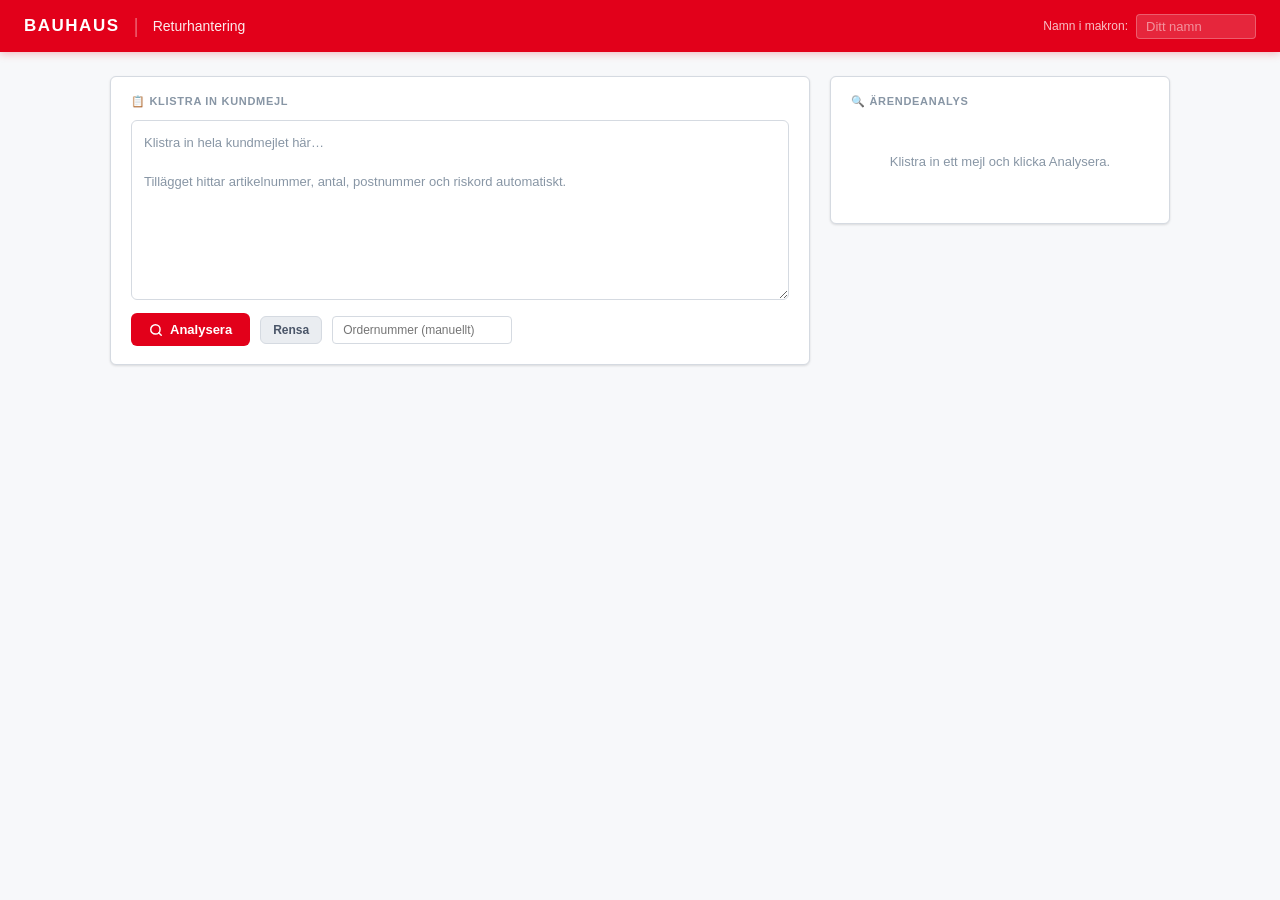
==== index.html @ 6cde85fb "Clear macroListEl innerHTML when macro suggestion exists" ====
<!DOCTYPE html>
<html lang="sv">
<head>
  <meta charset="UTF-8">
  <meta name="viewport" content="width=device-width, initial-scale=1.0">
  <title>Bauhaus Returhantering</title>
  <style>
    :root {
      --red: #E2001A;
      --red-dark: #B8001B;
      --red-faint: #fff5f5;
      --grey-50: #F7F8FA;
      --grey-100: #EAEDF1;
      --grey-200: #D5DAE1;
      --grey-500: #8896A5;
      --grey-700: #4A5568;
      --grey-900: #1A202C;
      --green: #1B873F;
      --green-bg: #EAF5EE;
      --green-border: #C3E6CB;
      --warn-bg: #FFFBEB;
      --warn-border: #FCD34D;
      --warn-text: #92400E;
      --white: #FFFFFF;
      --radius: 6px;
      --shadow: 0 1px 3px rgba(0,0,0,.08), 0 1px 2px rgba(0,0,0,.05);
      --font: -apple-system, BlinkMacSystemFont, "Segoe UI", Roboto, sans-serif;
    }

    *, *::before, *::after { box-sizing: border-box; margin: 0; padding: 0; }

    body {
      font-family: var(--font);
      font-size: 14px;
      color: var(--grey-900);
      background: var(--grey-50);
      min-height: 100vh;
    }

    /* ── Header ── */
    header {
      background: var(--red);
      color: white;
      padding: 0 24px;
      height: 52px;
      display: flex;
      align-items: center;
      gap: 14px;
      box-shadow: 0 2px 8px rgba(226,0,26,.25);
      position: sticky;
      top: 0;
      z-index: 100;
    }
    .logo {
      font-weight: 900;
      font-size: 17px;
      letter-spacing: 1.5px;
    }
    .header-sep { opacity: .35; font-size: 20px; font-weight: 100; }
    .header-title { font-size: 14px; font-weight: 500; opacity: .92; }
    .header-spacer { flex: 1; }
    .header-name-wrap { display: flex; align-items: center; gap: 8px; }
    .header-name-wrap label { font-size: 12px; opacity: .75; }
    .header-name-wrap input {
      background: rgba(255,255,255,.15);
      border: 1px solid rgba(255,255,255,.25);
      border-radius: 4px;
      color: white;
      padding: 4px 9px;
      font-size: 13px;
      font-family: var(--font);
      width: 120px;
    }
    .header-name-wrap input::placeholder { color: rgba(255,255,255,.5); }
    .header-name-wrap input:focus { outline: none; border-color: rgba(255,255,255,.6); background: rgba(255,255,255,.2); }

    /* ── Layout ── */
    .app-wrap {
      max-width: 1100px;
      margin: 0 auto;
      padding: 24px 20px;
      display: grid;
      grid-template-columns: 1fr 340px;
      gap: 20px;
      align-items: start;
    }

    @media (max-width: 800px) {
      .app-wrap { grid-template-columns: 1fr; }
    }

    /* ── Cards ── */
    .card {
      background: var(--white);
      border: 1px solid var(--grey-200);
      border-radius: var(--radius);
      box-shadow: var(--shadow);
      padding: 18px 20px;
    }
    .card + .card { margin-top: 14px; }

    .card-title {
      font-size: 11px;
      font-weight: 700;
      text-transform: uppercase;
      letter-spacing: .7px;
      color: var(--grey-500);
      margin-bottom: 12px;
    }

    /* ── Textarea ── */
    textarea {
      width: 100%;
      min-height: 180px;
      border: 1px solid var(--grey-200);
      border-radius: var(--radius);
      padding: 12px;
      font-size: 13px;
      font-family: var(--font);
      color: var(--grey-900);
      resize: vertical;
      line-height: 1.5;
      transition: border-color .15s;
    }
    textarea:focus { outline: none; border-color: var(--red); box-shadow: 0 0 0 3px rgba(226,0,26,.08); }
    textarea::placeholder { color: var(--grey-500); }

    /* ── Knapp primär ── */
    .btn {
      display: inline-flex;
      align-items: center;
      gap: 7px;
      border: none;
      border-radius: var(--radius);
      padding: 9px 18px;
      font-size: 13px;
      font-weight: 600;
      cursor: pointer;
      font-family: var(--font);
      transition: background .15s, opacity .15s;
    }
    .btn-primary { background: var(--red); color: white; }
    .btn-primary:hover { background: var(--red-dark); }
    .btn-primary:disabled { opacity: .45; cursor: not-allowed; }
    .btn-secondary { background: var(--grey-100); color: var(--grey-700); border: 1px solid var(--grey-200); }
    .btn-secondary:hover { background: var(--grey-200); }
    .btn-sm { padding: 6px 12px; font-size: 12px; }

    /* ── Spinner ── */
    @keyframes spin { to { transform: rotate(360deg); } }
    .spinner {
      width: 15px; height: 15px;
      border: 2px solid var(--grey-200);
      border-top-color: var(--red);
      border-radius: 50%;
      animation: spin .7s linear infinite;
      flex-shrink: 0;
    }
    .spinner-sm { width: 12px; height: 12px; }

    .status-row {
      display: flex;
      align-items: center;
      gap: 10px;
      font-size: 13px;
      color: var(--grey-500);
      padding: 8px 0;
    }

    /* ── Resultatlista ── */
    .result-list { display: flex; flex-direction: column; gap: 6px; }

    .result-row {
      border: 1px solid var(--grey-200);
      border-left: 4px solid var(--green);
      border-radius: 4px;
      padding: 9px 12px;
      display: flex;
      align-items: center;
      justify-content: space-between;
      gap: 10px;
      background: var(--white);
    }
    .result-row--error { border-left-color: var(--red); }

    .result-line {
      font-family: "SFMono-Regular", Consolas, monospace;
      font-size: 12.5px;
      color: var(--grey-900);
      word-break: break-all;
      flex: 1;
    }
    .result-line--error { color: var(--red); font-family: var(--font); font-style: italic; }

    .qty-controls { display: flex; align-items: center; gap: 5px; flex-shrink: 0; }
    .qty-btn {
      width: 24px; height: 24px;
      border: 1px solid var(--grey-200);
      border-radius: 4px;
      background: var(--white);
      font-size: 15px; font-weight: 700;
      cursor: pointer; color: var(--grey-700);
      display: flex; align-items: center; justify-content: center;
      line-height: 1; padding: 0;
      transition: border-color .1s, color .1s;
    }
    .qty-btn:hover { border-color: var(--red); color: var(--red); }
    .qty-val { font-size: 13px; font-weight: 700; min-width: 20px; text-align: center; }

    /* ── Varning ── */
    .warn-box {
      background: var(--warn-bg);
      border: 1px solid var(--warn-border);
      border-radius: var(--radius);
      padding: 10px 13px;
      font-size: 12px;
      font-weight: 500;
      color: var(--warn-text);
    }

    /* ── Output-ruta ── */
    .output-box {
      background: var(--grey-50);
      border: 1px solid var(--grey-200);
      border-radius: var(--radius);
      padding: 13px 15px;
      font-family: "SFMono-Regular", Consolas, monospace;
      font-size: 12.5px;
      line-height: 1.65;
      white-space: pre-wrap;
      word-break: break-all;
      color: var(--grey-900);
      min-height: 80px;
    }

    .copy-feedback {
      color: var(--green);
      font-size: 12px;
      font-weight: 700;
      opacity: 0;
      transition: opacity .3s;
    }
    .copy-feedback.show { opacity: 1; }

    /* ── Frakt ── */
    .postcode-row { display: flex; gap: 8px; margin-bottom: 10px; }
    .postcode-row input {
      flex: 1;
      border: 1px solid var(--grey-200);
      border-radius: var(--radius);
      padding: 8px 11px;
      font-size: 13px;
      font-family: var(--font);
    }
    .postcode-row input:focus { outline: none; border-color: var(--red); }

    .shipping-options { display: flex; flex-direction: column; gap: 6px; margin-top: 8px; }
    .shipping-opt {
      display: flex;
      justify-content: space-between;
      align-items: center;
      border: 1px solid var(--grey-200);
      border-radius: 4px;
      padding: 8px 11px;
      cursor: pointer;
      background: var(--white);
      font-family: var(--font);
      font-size: 13px;
      transition: border-color .12s;
      width: 100%;
      text-align: left;
    }
    .shipping-opt:hover { border-color: var(--red); background: var(--red-faint); }
    .shipping-opt--cheapest { border-left: 3px solid var(--green); }
    .shipping-opt-price { font-weight: 700; display: flex; align-items: center; gap: 6px; }
    .badge-cheapest {
      font-size: 9px; font-weight: 700; text-transform: uppercase;
      background: var(--green); color: white;
      padding: 2px 5px; border-radius: 3px;
    }
    .shipping-selected {
      background: var(--green-bg);
      border: 1px solid var(--green-border);
      border-radius: 4px;
      padding: 9px 12px;
      font-size: 13px;
      font-weight: 600;
      color: var(--green);
      display: flex;
      justify-content: space-between;
      align-items: center;
    }

    .error-msg {
      color: var(--red);
      font-size: 12px;
      background: #fff5f5;
      border: 1px solid #fca5a5;
      border-radius: 4px;
      padding: 8px 11px;
      margin-top: 6px;
    }

    /* ── Höger kolumn: ärendeanalys ── */
    .case-type-badge {
      display: inline-block;
      background: var(--grey-100);
      border-radius: 4px;
      padding: 4px 10px;
      font-size: 12px;
      font-weight: 700;
      color: var(--grey-700);
      margin-bottom: 10px;
    }
    .case-warnings { display: flex; flex-direction: column; gap: 5px; margin-bottom: 12px; }
    .case-warn-item {
      font-size: 12px;
      font-weight: 500;
      padding: 6px 10px;
      border-radius: 4px;
      background: var(--warn-bg);
      border: 1px solid var(--warn-border);
      color: var(--warn-text);
    }

    .macro-list { display: flex; flex-direction: column; gap: 6px; }
    .macro-btn {
      background: var(--white);
      border: 1px solid var(--grey-200);
      border-left: 3px solid var(--red);
      border-radius: 4px;
      padding: 9px 12px;
      cursor: pointer;
      text-align: left;
      width: 100%;
      font-family: var(--font);
      transition: background .12s;
    }
    .macro-btn:hover { background: var(--red-faint); }
    .macro-btn--copied { background: var(--green-bg) !important; border-left-color: var(--green) !important; }
    .macro-title { font-size: 12px; font-weight: 700; color: var(--grey-900); display: block; }
    .macro-desc { font-size: 11px; color: var(--grey-500); display: block; margin-top: 2px; }

    /* ── Manuell inmatning ── */
    .manual-grid { display: grid; grid-template-columns: 2fr 1fr; gap: 10px; margin-bottom: 10px; }
    .form-group label { display: block; font-size: 11px; font-weight: 700; text-transform: uppercase; color: var(--grey-500); margin-bottom: 4px; letter-spacing: .4px; }
    .form-group input {
      width: 100%;
      border: 1px solid var(--grey-200);
      border-radius: var(--radius);
      padding: 8px 10px;
      font-size: 13px;
      font-family: var(--font);
      transition: border-color .15s;
    }
    .form-group input:focus { outline: none; border-color: var(--red); }
    .form-group input.invalid { border-color: var(--red); }

    /* ── Divider ── */
    .divider { height: 1px; background: var(--grey-100); margin: 14px 0; }

    /* ── Tomt tillstånd ── */
    .empty {
      text-align: center;
      padding: 32px 20px;
      color: var(--grey-500);
    }
    .empty p { font-size: 13px; line-height: 1.6; }

    .hidden { display: none !important; }

    .flex-row { display: flex; align-items: center; gap: 10px; flex-wrap: wrap; }
  </style>
</head>
<body>

<header>
  <span class="logo">BAUHAUS</span>
  <span class="header-sep">|</span>
  <span class="header-title">Returhantering</span>
  <div class="header-spacer"></div>
  <div class="header-name-wrap">
    <label for="inputName">Namn i makron:</label>
    <input type="text" id="inputName" placeholder="Ditt namn" maxlength="40" autocomplete="off">
  </div>
</header>

<div class="app-wrap">

  <!-- ── VÄNSTER KOLUMN ── -->
  <div>

    <!-- INPUT -->
    <div class="card">
      <div class="card-title">📋 Klistra in kundmejl</div>
      <textarea id="emailInput" placeholder="Klistra in hela kundmejlet här…&#10;&#10;Tillägget hittar artikelnummer, antal, postnummer och riskord automatiskt."></textarea>
      <div style="margin-top:10px; display:flex; gap:10px; align-items:center; flex-wrap:wrap;">
        <button class="btn btn-primary" id="analyzeBtn">
          <svg width="14" height="14" viewBox="0 0 24 24" fill="none" stroke="currentColor" stroke-width="2.5" stroke-linecap="round" stroke-linejoin="round"><circle cx="11" cy="11" r="8"/><path d="m21 21-4.35-4.35"/></svg>
          Analysera
        </button>
        <button class="btn btn-secondary btn-sm" id="clearBtn">Rensa</button>
        <input type="text" id="manualOrderInput" placeholder="Ordernummer (manuellt)" style="padding:6px 10px;font-size:12px;border:1px solid var(--grey-200);border-radius:4px;width:180px;" maxlength="9">
        <a id="magentoBtn" href="#" target="_blank" class="btn btn-secondary btn-sm hidden">🔍 Öppna i Magento</a>
        <a id="dhlBtn" href="#" target="_blank" class="btn btn-secondary btn-sm hidden">🚚 Öppna i DHL</a>
        <a id="logisticsBtn" href="https://www-admin.bauhaus.se/bauhausadmin/amasty_deliverydate/delivery/create/" target="_blank" class="btn btn-secondary btn-sm hidden">🏭 Öppna i Logistics</a>
        <span id="statusText" class="status-row hidden">
          <span class="spinner"></span>
          <span id="statusMsg">Hämtar…</span>
        </span>
      </div>
    </div>

    <!-- RESULTAT -->
    <div class="card hidden" id="resultCard">
      <div class="card-title">📦 Returkommentar</div>
      <div id="resultList" class="result-list"></div>

      <div id="riskWarn" class="warn-box hidden" style="margin-top:10px;">
        ⚠️ OBS: Texten indikerar öppnad/använd produkt!
      </div>

      <!-- FRAKT -->
      <div class="divider"></div>
      <div class="card-title">🚚 Frakt & kostnad</div>

      <div class="postcode-row">
        <input type="text" id="inputPostcode" placeholder="Postnummer (5 siffror)" maxlength="6">
        <button class="btn btn-secondary btn-sm" id="fetchShippingBtn">Hämta frakt</button>
      </div>
      <span id="shippingStatus" class="status-row hidden">
        <span class="spinner spinner-sm"></span>
        <span>Hämtar fraktalternativ…</span>
      </span>
      <div id="shippingError" class="error-msg hidden"></div>
      <div id="shippingOptions" class="shipping-options hidden"></div>
      <div id="shippingSelected" class="shipping-selected hidden">
        <span id="shippingSelectedText"></span>
        <button class="btn btn-secondary btn-sm" id="shippingClearBtn">Byt</button>
      </div>

      <!-- OUTPUT -->
      <div class="divider"></div>
      <div class="card-title">📄 Klar kommentar</div>
      <div id="outputBox" class="output-box"></div>
      <div style="margin-top:10px; display:flex; align-items:center; gap:12px;">
        <button class="btn btn-primary" id="copyBtn">📋 Kopiera</button>
        <span id="copyFeedback" class="copy-feedback">✓ Kopierad!</span>
      </div>

      <!-- FRAKTSEDEL -->
      <div class="divider"></div>
      <div class="card-title">📝 Fraktsedel-innehåll</div>
      <div id="shippingKollislag" style="font-size:12px;font-weight:700;color:var(--grey-700);margin-bottom:6px;"></div>
      <div id="shippingDimensions" style="font-size:12px;color:var(--grey-500);margin-bottom:8px;"></div>
      <div id="shippingMissingDims" class="warn-box hidden" style="font-size:12px;margin-bottom:8px;"></div>
      <div id="shippingContentsBox" class="output-box" contenteditable="true" style="min-height:60px;"></div>
      <div style="margin-top:8px;">
        <button class="btn btn-secondary btn-sm" id="copyShippingContentsBtn">📋 Kopiera fraktsedel</button>
      </div>
    </div>

    <!-- MANUELL INMATNING -->
    <div class="card hidden" id="manualCard">
      <div class="card-title">✎ Manuell inmatning – artikel <span id="manualArticleNum"></span></div>
      <div class="manual-grid">
        <div class="form-group">
          <label>EAN-kod</label>
          <input type="text" id="inputEan" placeholder="t.ex. 4011334567890" maxlength="14">
        </div>
        <div class="form-group">
          <label>Vikt (kg)</label>
          <input type="number" id="inputWeight" placeholder="t.ex. 1.5" min="0" step="0.01">
        </div>
      </div>
      <button class="btn btn-secondary" id="saveManualBtn">Spara & uppdatera</button>
    </div>

  </div>

  <!-- ── HÖGER KOLUMN ── -->
  <div>

    <!-- ÄRENDEANALYS -->
    <div class="card" id="caseCard">
      <div class="card-title">🔍 Ärendeanalys</div>
      <div id="casePlaceholder" class="empty">
        <p>Klistra in ett mejl och klicka Analysera.</p>
      </div>
      <div id="caseContent" class="hidden">
        <div id="caseTypeBadge" class="case-type-badge hidden"></div>
        <div id="caseWarnings" class="case-warnings"></div>
        <div class="card-title" style="margin-top:4px;">💬 Makroförslag</div>
        <div id="macroList" class="macro-list"></div>
      </div>
    </div>

  </div>

</div>

<!-- Ladda in delad logik -->
<script src="macros.js"></script>
<script src="analyzeCase.js"></script>
<script>
"use strict";

// ── Konfig ──────────────────────────────────────────────────────────
const ALGOLIA_APP_ID   = "TGPIEONN2S";
const ALGOLIA_INDEX    = "nordic_production_sv_products";
const ALGOLIA_ENDPOINT = `https://${ALGOLIA_APP_ID}-dsn.algolia.net/1/indexes/*/queries`;

// Byt ut mot din faktiska Vercel-URL när du deployat:
// t.ex. "https://bauhaus-retur.vercel.app"
// Lämna tom sträng för att hoppa över frakt-API (kräver Vercel-deploy)
const SHIPPING_API = "https://bauhaus-retur-web.vercel.app";  // Fylls i efter deploy

// ── State ───────────────────────────────────────────────────────────
let resolvedArticles = [];
let selectedShipping = null;
let hasRisk = false;
let userName = "Adam";
let manualTarget = null;
let bauhausCookies = "";
let magentoOrderNumber = null;
let shippingContents = [];
let algoliaApiKey = null;

// Simpel in-memory cache (ersätter chrome.storage.local)
const articleCache = {};
// ── Lyssna efter meddelanden från bokmärket ──────────────────────────
window.addEventListener("message", (event) => {
  if (event.origin !== "https://www.bauhaus.se" && event.origin !== "https://www-admin.bauhaus.se") return;

  if (event.data?.type === "BAUHAUS_COOKIES") {
    bauhausCookies = event.data.cookies;
    alert("✓ Cookies mottagna! Klicka nu Hämta frakt.");
    return;
  }

  if (event.data?.type === "BAUHAUS_SHIPPING") {
    const options = event.data.options;
    if (!Array.isArray(options) || options.length === 0) return;
    renderShippingOptions(options, true);
    document.getElementById("shippingError").classList.add("hidden");
    return;
  }

  if (event.data?.type === "MAGENTO_DATA") {
    const { postcode, shippingOptions } = event.data;
    if (postcode) {
      document.getElementById("inputPostcode").value = postcode;
    }
    if (Array.isArray(shippingOptions) && shippingOptions.length > 0) {
      renderShippingOptions(shippingOptions, true);
      document.getElementById("shippingError").classList.add("hidden");
    }
    return;
  }
});

// ── Init ─────────────────────────────────────────────────────────────
const inputName = document.getElementById("inputName");
const savedName = localStorage.getItem("bauhaus_username");
if (savedName) { userName = savedName; inputName.value = savedName; }
inputName.addEventListener("change", () => {
  const n = inputName.value.trim();
  if (n) { userName = n; localStorage.setItem("bauhaus_username", n); }
});

const urlParams = new URLSearchParams(window.location.search);
const urlPostcode = urlParams.get("postcode");
const urlName = urlParams.get("name");
const urlAddress = urlParams.get("address");
const urlCity = urlParams.get("city");

if (urlPostcode) document.getElementById("inputPostcode").value = urlPostcode;
if (urlName) localStorage.setItem("bauhaus_customer_name", urlName);
if (urlAddress) localStorage.setItem("bauhaus_customer_address", urlAddress);
if (urlCity) localStorage.setItem("bauhaus_customer_city", urlCity);
if (urlPostcode) localStorage.setItem("bauhaus_customer_postcode", urlPostcode);
const urlPhone = urlParams.get("phone");
const urlOrder = urlParams.get("order");
const urlEmail = urlParams.get("email");
if (urlPhone) localStorage.setItem("bauhaus_customer_phone", urlPhone);
if (urlOrder) localStorage.setItem("bauhaus_customer_order", urlOrder);
if (urlOrder) document.getElementById("manualOrderInput").value = urlOrder;
if (urlOrder && urlName) {
  magentoOrderNumber = urlOrder;
  document.getElementById("magentoBtn").classList.remove("hidden");
  document.getElementById("magentoBtn").href = `https://www-admin.bauhaus.se/bauhausadmin/sales/order/index/?increment_id=${urlOrder}`;
  document.getElementById("dhlBtn").classList.remove("hidden");
  document.getElementById("logisticsBtn").classList.remove("hidden");
  const logisticsBtn = document.getElementById("logisticsBtn");
  logisticsBtn.onclick = (e) => {
    e.preventDefault();
    const viktMatch3 = document.getElementById("outputBox")?.textContent?.match(/Totalvikt: ([\d,.]+)/);
    const blData = [
      viktMatch3 ? viktMatch3[1].replace(",",".") : "",
      resolvedArticles.filter(a=>a.ean).map(a=>`${a.quantity}x ${a.ean}`).join(", ")||"",
      localStorage.getItem("bauhaus_delivery_date")||"",
      localStorage.getItem("bauhaus_time_from")||"",
      localStorage.getItem("bauhaus_time_to")||""
    ].join("|");
    navigator.clipboard.writeText(blData);
    logisticsBtn.textContent = "✅ Kopierat!";
    setTimeout(() => { logisticsBtn.textContent = "🏭 Öppna i Logistics"; window.open(`https://www-admin.bauhaus.se/bauhausadmin/sales/order/index/?increment_id=${magentoOrderNumber}`); }, 800);
  };
  logisticsBtn.href = "#";
}
if (urlEmail) localStorage.setItem("bauhaus_customer_email", urlEmail);
const urlPuzzel = urlParams.get("puzzel");
if (urlPuzzel) {
  const puzzelText = urlPuzzel;
  localStorage.setItem("bauhaus_last_email", puzzelText);
  document.getElementById("emailInput").value = puzzelText;
  if (urlOrder) document.getElementById("manualOrderInput").value = urlOrder;
  setTimeout(runAnalysis, 100);
} else if (urlOrder && !urlName) {
  localStorage.removeItem("bauhaus_last_email");
  document.getElementById("emailInput").value = "";
  document.getElementById("manualOrderInput").value = urlOrder;
  magentoOrderNumber = urlOrder;
  document.getElementById("magentoBtn").classList.remove("hidden");
  document.getElementById("magentoBtn").href = `https://www-admin.bauhaus.se/bauhausadmin/sales/order/index/?increment_id=${urlOrder}`;
}
const urlPartner = urlParams.get("partner");
if (urlPartner) localStorage.setItem("bauhaus_customer_partner", urlPartner);

const savedEmail = localStorage.getItem("bauhaus_last_email");
if (savedEmail) document.getElementById("emailInput").value = savedEmail;

if (urlPostcode && savedEmail) setTimeout(runAnalysis, 100);
  
// ── Knappar ──────────────────────────────────────────────────────────
document.getElementById("analyzeBtn").addEventListener("click", runAnalysis);
document.getElementById("clearBtn").addEventListener("click", () => {
  document.getElementById("emailInput").value = "";
  document.getElementById("resultCard").classList.add("hidden");
  document.getElementById("manualCard").classList.add("hidden");
  document.getElementById("caseContent").classList.add("hidden");
  document.getElementById("casePlaceholder").classList.remove("hidden");
  resolvedArticles = [];
  selectedShipping = null;
});

document.getElementById("emailInput").addEventListener("keydown", (e) => {
  if ((e.ctrlKey || e.metaKey) && e.key === "Enter") runAnalysis();
});

document.getElementById("fetchShippingBtn").addEventListener("click", doFetchShipping);
document.getElementById("inputPostcode").addEventListener("keydown", (e) => {
  if (e.key === "Enter") doFetchShipping();
});

document.getElementById("shippingClearBtn").addEventListener("click", () => {
  selectedShipping = null;
  document.getElementById("shippingSelected").classList.add("hidden");
  document.getElementById("shippingOptions").classList.remove("hidden");
  updateOutput();
});

document.getElementById("copyBtn").addEventListener("click", () => {
  const text = document.getElementById("outputBox").textContent;
  navigator.clipboard.writeText(text).then(() => {
    const fb = document.getElementById("copyFeedback");
    fb.classList.add("show");
    setTimeout(() => fb.classList.remove("show"), 2000);
  });
});

document.getElementById("saveManualBtn").addEventListener("click", saveManual);

document.getElementById("copyShippingContentsBtn").addEventListener("click", () => {
  const text = document.getElementById("shippingContentsBox").textContent;
  navigator.clipboard.writeText(text);
});

// ── HUVUDFLÖDE ────────────────────────────────────────────────────────
async function runAnalysis() {
  const text = document.getElementById("emailInput").value.trim();
  if (!text) return;
  localStorage.setItem("bauhaus_last_email", text);
  hasRisk = detectRiskKeywords(text);

  // Gemini API – bättre extraktion av datum/tid/order
  let geminiResult = null;
  try {
    const geminiRes = await fetch('/api/gemini', {
      method: 'POST',
      headers: { 'Content-Type': 'application/json' },
      body: JSON.stringify({ text })
    });
    if (geminiRes.ok) geminiResult = await geminiRes.json();
  } catch (e) {
    console.log('Gemini ej tillgänglig, använder regex-parser');
  }

  if (geminiResult?.requested_time) localStorage.setItem("bauhaus_requested_time", geminiResult.requested_time);
  if (geminiResult?.delivery_date) localStorage.setItem("bauhaus_delivery_date", geminiResult.delivery_date);
  if (geminiResult?.time_from) localStorage.setItem("bauhaus_time_from", geminiResult.time_from);
  if (geminiResult?.time_to) localStorage.setItem("bauhaus_time_to", geminiResult.time_to);
  if (geminiResult?.case_type) localStorage.setItem("bauhaus_case_type", geminiResult.case_type);
  if (geminiResult?.summary) localStorage.setItem("bauhaus_summary", geminiResult.summary);
  if (geminiResult?.risk_reason) localStorage.setItem("bauhaus_risk_reason", geminiResult.risk_reason);
  if (geminiResult?.macro_suggestion) localStorage.setItem("bauhaus_macro_suggestion", geminiResult.macro_suggestion);
  if (geminiResult?.order) localStorage.setItem("bauhaus_customer_order", geminiResult.order);
  if (geminiResult?.order) {
    const manualInput = document.getElementById("manualOrderInput");
    if (!manualInput.value.trim()) manualInput.value = geminiResult.order;
  }

  const articles = parseAllArticles(text);
  const postcode = extractPostcode(text);
  if (postcode) document.getElementById("inputPostcode").value = postcode;
  const manualOrder = document.getElementById("manualOrderInput").value.trim();
  const orderMatch = text.match(/#?(1\d{8})/) || (manualOrder.match(/\b1\d{8}\b/) ? [manualOrder] : null);
  if (orderMatch) {
    magentoOrderNumber = orderMatch[1] || orderMatch[0];
    document.getElementById("magentoBtn").classList.remove("hidden");
    document.getElementById("magentoBtn").href = 
      `https://www-admin.bauhaus.se/bauhausadmin/sales/order/index/?increment_id=${magentoOrderNumber}`;
    const dhlBtn = document.getElementById("dhlBtn");
    dhlBtn.classList.remove("hidden");
    document.getElementById("logisticsBtn").classList.remove("hidden");
    const logisticsBtn = document.getElementById("logisticsBtn");
    logisticsBtn.onclick = (e) => {
      e.preventDefault();
      const viktMatch3 = document.getElementById("outputBox")?.textContent?.match(/Totalvikt: ([\d,.]+)/);
      const blData = [
        viktMatch3 ? viktMatch3[1].replace(",",".") : "",
        resolvedArticles.filter(a=>a.ean).map(a=>`${a.quantity}x ${a.ean}`).join(", ")||"",
        localStorage.getItem("bauhaus_delivery_date")||"",
        localStorage.getItem("bauhaus_time_from")||"",
        localStorage.getItem("bauhaus_time_to")||""
      ].join("|");
      navigator.clipboard.writeText(blData);
      logisticsBtn.textContent = "✅ Kopierat!";
      setTimeout(() => { logisticsBtn.textContent = "🏭 Öppna i Logistics"; window.open(`https://www-admin.bauhaus.se/bauhausadmin/sales/order/index/?increment_id=${magentoOrderNumber}`); }, 800);
    };
    logisticsBtn.href = "#";
    const kollislag = document.getElementById("kollislagSelect")?.value || "Paket";
    const isHD = kollislag.toLowerCase().includes("pall") || 
      document.getElementById("shippingKollislag")?.textContent?.includes("Hemleverans");
    const dhlTemplate = isHD ? "DHL HD Retursedel" : "DHL SP Retursedel";
    dhlBtn.href = `https://www.mydhlfreight.com/se-sv/portal-order/route?` + 
      `template=${encodeURIComponent(dhlTemplate)}&` +
      `name=${encodeURIComponent(localStorage.getItem("bauhaus_customer_name")||"")}` +
      `&address=${encodeURIComponent(localStorage.getItem("bauhaus_customer_address")||"")}` +
      `&postcode=${encodeURIComponent(localStorage.getItem("bauhaus_customer_postcode")||"")}` +
      `&city=${encodeURIComponent(localStorage.getItem("bauhaus_customer_city")||"")}` +
      `&phone=${encodeURIComponent(localStorage.getItem("bauhaus_customer_phone")||"")}` +
      `&email=${encodeURIComponent(localStorage.getItem("bauhaus_customer_email")||"")}` +
      `&order=${encodeURIComponent(localStorage.getItem("bauhaus_customer_order")||"")}` +
      `&weight=${encodeURIComponent(document.getElementById("outputBox").textContent.match(/Totalvikt: ([\d,]+)/)?.[1]||"")}`;
  }
  if (articles.length === 0) {
    setStatus("Inga artikelnummer hittades i texten.", false);
    return;
  }
  document.getElementById("resultCard").classList.remove("hidden");
  setStatus(`Slår upp ${articles.length} artikel(ar)…`, true);
  resolvedArticles = articles.map(a => ({ ...a, sku: null, ean: null, weight: null, error: null }));
  await Promise.all(articles.map((art, i) => lookupOne(art, i)));
  consolidate();
  renderResults();
  updateOutput();
  setStatus("", false);
  const analysis = analyzeCase(text, {
    shippingLabel: selectedShipping?.label ?? "",
    totalWeight: resolvedArticles.reduce((s, a) => s + (a.weight ?? 0) * a.quantity, 0),
    hasRisk,
  });
  renderCaseAnalysis(analysis);
  if (geminiResult) {
    renderGeminiAnalysis(geminiResult);
  }
  updateShippingContents();
  if (postcode && resolvedArticles.some(a => a.sku && a.ean)) {
    await doFetchShipping(true);
  }
}

// ── Artikel-uppslag ───────────────────────────────────────────────────
async function lookupOne(article, idx) {
  const { articleNumber, quantity } = article;

  if (articleCache[articleNumber]) {
    resolvedArticles[idx] = { articleNumber, quantity, ...articleCache[articleNumber], error: null };
    return;
  }

  try {
    const data = await fetchProductFromAlgolia(articleNumber);
    articleCache[articleNumber] = data;
    resolvedArticles[idx] = { articleNumber, quantity, ...data, error: null };
  } catch (err) {
    resolvedArticles[idx] = { articleNumber, quantity, sku: null, ean: null, weight: null, error: err.message };
  }
}

function updateShippingContents() {
  // -- GRÄNSVÄRDEN (Lätta att justera på måndag!) --
  const LIMIT_HD_WEIGHT = 20;   // Över 20 kg -> Hemleverans (HD)
  const LIMIT_HD_LENGTH = 120;  // Över 120 cm -> Hemleverans (HD)
  const LIMIT_PALL_WEIGHT = 30; // Över 30 kg -> Pall
  const LIMIT_PALL_LENGTH = 150;// Över 150 cm -> Pall

  const lines = resolvedArticles
    .filter(a => a.ean)
    .map(a => `${a.quantity}x ${a.shortName || a.articleNumber}`)
    .join("\n");
  document.getElementById("shippingContentsBox").textContent = lines;

  let totalWeight = 0;
  let totalVolume = 0;
  let maxL = 0, maxB = 0, maxH = 0;
  let hasDimensions = false;
  let totalItems = 0;
  const artLines = [];

  for (const art of resolvedArticles.filter(a => a.ean)) {
    totalWeight += (art.weight ?? 0) * art.quantity;
    totalItems += art.quantity;
    
    if (art.dimensions) {
      hasDimensions = true;
      // Konvertera från mm till cm
      const l = (art.dimensions.length ?? 0) / 10;
      const b = (art.dimensions.width ?? 0) / 10;
      const h = (art.dimensions.height ?? 0) / 10;
      
      // Sortera måtten för att säkerställa korrekt orientering (längst sida först)
      const sorted = [l, b, h].sort((x, y) => y - x);
      
      maxL = Math.max(maxL, sorted[0]);
      maxB = Math.max(maxB, sorted[1]);
      maxH = Math.max(maxH, sorted[2]);
      totalVolume += (l * b * h) * art.quantity;
      
      if (l > 0 && b > 0 && h > 0) {
        const uncertain = art.dimensionsConfidence === "partial" || 
        (art.dimensions && art.dimensions.width === art.dimensions.height) ||
        (art.dimensions && art.dimensions.height < 200) ? " ⚠️" : "";
        artLines.push(`${art.quantity}x ${art.shortName || art.articleNumber} – ${Math.round(l)}×${Math.round(b)}×${Math.round(h)} cm${uncertain}`);
      } else {
        artLines.push(`${art.quantity}x ${art.shortName || art.articleNumber} – mått saknas`);
      }
    } else {
      artLines.push(`${art.quantity}x ${art.shortName || art.articleNumber} – mått saknas`);
    }
  }

// 1. TRESTAGESLOGIK: Ombud, Hemleverans (HD) eller Pall
  let isPallet = false;
  let isHeavyPackage = false;

  if (totalWeight >= LIMIT_PALL_WEIGHT || maxL >= LIMIT_PALL_LENGTH) {
    isPallet = true;
  } else if (totalWeight >= LIMIT_HD_WEIGHT || maxL >= LIMIT_HD_LENGTH) {
    isHeavyPackage = true;
  }

  // Exakta termer enligt DHL-portalen (det som ska kopieras)
  let kollislag = "Paket";
  let extraInfo = ""; // För att ändå ge dig en visuell varning om HD-leverans

  if (isPallet) {
    kollislag = totalWeight > 500 ? "Pall (övriga mått)" : "EUR helpall (120x80)";
  } else if (isHeavyPackage) {
    kollislag = "Paket";
    // Ger dig en diskret notis bredvid knappen att det är HD
    extraInfo = " <span style='color: var(--warn-text); font-size: 11px; font-weight: 500; margin-left: 6px;'>(Kräver Hemleverans/HD)</span>";
  }

  // 2. BERÄKNA DIMENSIONER & GENERERA UI-KNAPPAR
  let buttonsHtml = "";
  let warningHtml = "";

  if (isPallet) {
    // Standard EUR-pall är 120x80 cm. Pallens egen konstruktion bygger ca 15 cm på höjden.
    const palletH = Math.round(15 + maxH);
    // Om en vara sticker ut, expandera pallmåttet dynamiskt efter varans faktiska storlek
    const finalPalletL = Math.max(120, Math.round(maxL));
    const finalPalletB = Math.max(80, Math.round(maxB));
    const palletDims = `${finalPalletL}x${finalPalletB}x${palletH}`;

    buttonsHtml = `
      <div style="font-size:12px;color:var(--grey-700);margin-top:4px;">
        <div>🏗️ <b>Pall-mått:</b> ${finalPalletL}×${finalPalletB}×${palletH} cm <span style="color:var(--grey-500);font-size:11px;">– EUR-pall + 15cm pallbädd + maxhöjd</span></div>
      </div>
    `;
  } else {
    // Beräkningar för paket (Marginal 20%) - gäller både Ombud och HD
    const margin = 1.20;
    const finalMaxL = Math.round(maxL * margin);
    const finalMaxB = Math.round(maxB * margin);
    const finalMaxH = Math.round(maxH * margin);
    const maxDims = hasDimensions ? `${finalMaxL}x${finalMaxB}x${finalMaxH}` : "–";

    const cbrtSide = hasDimensions ? Math.round(Math.cbrt(totalVolume) * margin) : null;
    const volDims = cbrtSide ? `${cbrtSide}x${cbrtSide}x${cbrtSide}` : "–";

    // DHL Maxmåttskontroll (Längd + Omkrets > 300 cm)
    const girthMaxMethod = finalMaxL + 2 * (finalMaxB + finalMaxH);
    const girthVolMethod = cbrtSide ? cbrtSide + 2 * (cbrtSide + cbrtSide) : 0;
    
    if (girthMaxMethod > 300 || girthVolMethod > 300) {
      warningHtml = `<div class="warn-box" style="margin-top:6px; font-size:11px;">⚠️ <b>DHL Maxmått:</b> Uträknad paketvolym överstiger maxgränsen (Längd + Omkrets > 300 cm). Överväg att ändra till pall eller granska manuellt.</div>`;
    }

    // Rekommendation: Volymbaserat (kubikrot) om det är fler än 2 artiklar, annars Max-mått
    const recommendVol = totalItems > 2;

    buttonsHtml = `
      <div style="font-size:12px;color:var(--grey-700);margin-top:4px;">
        <div style="margin-bottom:4px;" title="Passar när allt ryms i en kartong. Tar den största artikelns mått + 20% marginal för emballage.">📦 <b>Max-mått:</b> ${maxDims.replace(/x/g, "×")} cm <span style="color:var(--grey-500);font-size:11px;">– Tar max från största artikeln +20%</span></div>
        <div title="Passar när många små produkter packas ihop. Räknar total volym och ger kubiskt estimat + 20% marginal.">📊 <b>Volymbaserat:</b> ${volDims.replace(/x/g, "×")} cm <span style="color:var(--grey-500);font-size:11px;">– Total volym → kubikrot +20%</span></div>
      </div>
    `;
  }

  // 3. UPPDATERA UI
  const kollislagElement = document.getElementById("shippingKollislag");
  kollislagElement.innerHTML = `
    <label style="font-size:12px;font-weight:600;color:var(--grey-700);">Kollislag:</label>
    <select id="kollislagSelect" style="margin-left:6px;padding:4px 8px;font-size:12px;border:1px solid var(--grey-200);border-radius:4px;font-family:var(--font);">
      <option value="Paket" ${kollislag === "Paket" ? "selected" : ""}>Paket</option>
      <option value="EUR halvpall (60x80)" ${kollislag === "EUR halvpall (60x80)" ? "selected" : ""}>EUR halvpall (60x80)</option>
      <option value="EUR helpall (120x80)" ${kollislag === "EUR helpall (120x80)" ? "selected" : ""}>EUR helpall (120x80)</option>
      <option value="Pall (övriga mått)" ${kollislag === "Pall (övriga mått)" ? "selected" : ""}>Pall (övriga mått)</option>
      <option value="Ospecificerat" ${kollislag === "Ospecificerat" ? "selected" : ""}>Ospecificerat</option>
    </select>
    ${extraInfo}
    <span style="margin-left:12px;font-weight:normal;color:var(--grey-500);">| Totalvikt: <b>${totalWeight.toFixed(2)} kg</b></span>
  `;

  const artText = artLines.length > 0 ? artLines.join("\n") : "Mått ej tillgängliga";
  
  document.getElementById("shippingDimensions").innerHTML = `
    <div style="margin-bottom:8px;font-family:monospace;font-size:11px;color:var(--grey-700);">${artText.replace(/\n/g, "<br>")}</div>
    <div style="display:flex;gap:8px;flex-wrap:wrap;margin-top:6px;">
      ${buttonsHtml}
    </div>
    ${warningHtml}
  `;

  // Dropdown-ändring uppdaterar mått-visning
  const select = document.getElementById("kollislagSelect");
  if (select) {
    select.addEventListener("change", () => {
      const val = select.value;
      const isPall = val.toLowerCase().includes("pall");
      const dimsDiv = document.getElementById("shippingDimensions").querySelector("div:last-child");
      if (isPall) {
        const palletH = Math.round(15 + maxH);
        const finalPalletL = Math.max(120, Math.round(maxL));
        const finalPalletB = Math.max(80, Math.round(maxB));
        dimsDiv.innerHTML = `<div style="font-size:12px;color:var(--grey-700);margin-top:4px;"><div>🏗️ <b>Pall-mått:</b> ${finalPalletL}×${finalPalletB}×${palletH} cm <span style="color:var(--grey-500);font-size:11px;">– EUR-pall + 15cm pallbädd + maxhöjd</span></div></div>`;
      } else {
        const margin = 1.20;
        const fL = Math.round(maxL * margin);
        const fB = Math.round(maxB * margin);
        const fH = Math.round(maxH * margin);
        const cbrt = hasDimensions ? Math.round(Math.cbrt(totalVolume) * margin) : null;
        dimsDiv.innerHTML = `<div style="font-size:12px;color:var(--grey-700);margin-top:4px;"><div style="margin-bottom:4px;" title="Passar när allt ryms i en kartong. Tar den största artikelns mått + 20% marginal för emballage.">📦 <b>Max-mått:</b> ${fL}×${fB}×${fH} cm</div><div title="Passar när många små produkter packas ihop. Räknar total volym och ger kubiskt estimat + 20% marginal.">📊 <b>Volymbaserat:</b> ${cbrt ? `${cbrt}×${cbrt}×${cbrt}` : "–"} cm</div></div>`;
      }
    });
  }
  
  // Hantera saknade mått
  const missingDims = resolvedArticles
    .filter(a => a.ean && !a.dimensions)
    .map(a => a.articleNumber)
    .join(", ");
  const missingEl = document.getElementById("shippingMissingDims");
  if (missingDims.length > 0) {
    missingEl.textContent = `⚠️ Mått saknas för artiklar: ${missingDims}`;
    missingEl.classList.remove("hidden");
  } else {
    missingEl.classList.add("hidden");
  }
}

async function fetchProductFromAlgolia(articleNumber) {
  const res = await fetch(`${SHIPPING_API}/api/shipping?action=product`, {
    method: "POST",
    headers: { "Content-Type": "application/json" },
    body: JSON.stringify({ articleNumber }),
  });
  const data = await res.json();
  if (!data.success) throw new Error(data.error);
  return data.data;
}

// ── Konsolidera dubbletter ────────────────────────────────────────────
function consolidate() {
  const merged = new Map();
  const failures = [];
  for (const art of resolvedArticles) {
    if (art.error || !art.ean) { failures.push(art); continue; }
    if (merged.has(art.ean)) {
      merged.get(art.ean).quantity += art.quantity;
    } else {
      merged.set(art.ean, { ...art });
    }
  }
  const successNums = new Set([...merged.values()].flatMap(a => [a.articleNumber, a.ean, a.sku].filter(Boolean)));
  resolvedArticles = [...merged.values(), ...failures.filter(f => !successNums.has(f.articleNumber))];
}

// ── Rendera resultatlista ─────────────────────────────────────────────
function renderResults() {
  const list = document.getElementById("resultList");
  list.innerHTML = "";

  document.getElementById("riskWarn").classList.toggle("hidden", !hasRisk);

  for (const art of resolvedArticles) {
    const row = document.createElement("div");
    row.className = "result-row" + (art.error ? " result-row--error" : "");

    if (art.ean) {
      const isSku = s => s && /^\d{7,8}$/.test(s);
      const displaySku = isSku(art.sku) ? art.sku : isSku(art.articleNumber) ? art.articleNumber : art.sku || "–";

      const renderLine = (qty) => art.weight !== null ? `${qty}x ${displaySku} / ${art.ean}` : `${qty}x ${displaySku} / ${art.ean} ⚠️ vikt saknas`;

      row.innerHTML = `
        <span class="result-line">${esc(renderLine(art.quantity))}</span>
        <div class="qty-controls">
          <button class="qty-btn">−</button>
          <span class="qty-val">${art.quantity}</span>
          <button class="qty-btn">+</button>
        </div>
      `;

      const [minus, plus] = row.querySelectorAll(".qty-btn");
      const qtySpan = row.querySelector(".qty-val");
      const lineSpan = row.querySelector(".result-line");

      const upd = delta => {
        art.quantity = Math.max(1, art.quantity + delta);
        qtySpan.textContent = art.quantity;
        lineSpan.textContent = renderLine(art.quantity);
        updateOutput();
      };
      minus.addEventListener("click", () => upd(-1));
      plus.addEventListener("click",  () => upd(+1));
    } else {
      row.innerHTML = `
        <span class="result-line result-line--error">✗ ${esc(art.articleNumber)} – hittades inte</span>
        <button class="btn btn-secondary btn-sm" data-art="${esc(art.articleNumber)}">Ange manuellt</button>
      `;
      row.querySelector("button").addEventListener("click", () => openManual(art.articleNumber));
    }

    list.appendChild(row);
  }
}

// ── Output ────────────────────────────────────────────────────────────
function updateOutput() {
  const lines = [];
  let totalWeight = 0;
  const isSku = s => s && /^\d{7,8}$/.test(s);
  for (const art of resolvedArticles.filter(a => a.ean)) {
    const displaySku = isSku(art.sku) ? art.sku : isSku(art.articleNumber) ? art.articleNumber : art.sku || "–";
    if (art.weight !== null) {
      const lw = art.quantity * art.weight;
      totalWeight += lw;
      lines.push(`${art.quantity}x ${displaySku} / ${art.ean}`);
    } else {
      lines.push(`${art.quantity}x ${displaySku} / ${art.ean} (vikt saknas – ange manuellt)`);
    }
  }
  if (lines.length > 0) {
    lines.push("");
    lines.push(`Totalvikt: ${fmtW(totalWeight)} kg`);
  }
  if (hasRisk) {
    lines.push("");
    lines.push("⚠️ OBS: Texten indikerar öppnad/använd produkt.");
  }
  document.getElementById("outputBox").textContent = lines.join("\n");
}
  
// ── Frakt ─────────────────────────────────────────────────────────────
async function doFetchShipping(autoSelect = false) {
  const postcode = document.getElementById("inputPostcode").value.trim().replace(/\s/g, "");
  if (!/^\d{5}$/.test(postcode)) {
    showShippingError("Ange ett giltigt 5-siffrigt postnummer.");
    return;
  }

  const articles = resolvedArticles
    .filter(a => a.sku && a.ean && a.weight !== null)
    .map(a => ({ sku: a.sku, quantity: a.quantity }));

  if (articles.length === 0) {
    showShippingError("Inga giltiga artiklar för fraktberäkning.");
    return;
  }

  // Kolla om frakt-API är konfigurerat
  if (true) {
    // Visa fallback-prislista baserat på totalvikt
    const totalWeight = resolvedArticles.reduce((s, a) => s + (a.weight ?? 0) * a.quantity, 0);
    const fallback = getFallbackShipping(totalWeight);
    renderShippingOptions(fallback, autoSelect);
    return;
  }

  document.getElementById("shippingStatus").classList.remove("hidden");
  document.getElementById("shippingError").classList.add("hidden");
  document.getElementById("shippingOptions").classList.add("hidden");
  document.getElementById("fetchShippingBtn").disabled = true;

  try {
    const res = await fetch(`${SHIPPING_API}/api/shipping?action=shipping`, {
      method: "POST",
      headers: { "Content-Type": "application/json" },
      body: JSON.stringify({ postcode, articles, cookies: bauhausCookies }),
    });
    const data = await res.json();
    if (!data.success) throw new Error(data.error);
    renderShippingOptions(data.options, autoSelect);
  } catch (err) {
    showShippingError(`Kunde inte hämta frakt: ${err.message}`);
  } finally {
    document.getElementById("shippingStatus").classList.add("hidden");
    document.getElementById("fetchShippingBtn").disabled = false;
  }
}

function getFallbackShipping(totalWeight) {
  return [
    { label: "PostNord Postombud", price: 69 },
    { label: "DHL Servicepoint", price: 69 },
    { label: "Airmee Servicepoint", price: 69 },
    { label: "DHL Hemleverans", price: 0 },
  ];
}

function renderShippingOptions(options, autoSelect) {
  const container = document.getElementById("shippingOptions");
  container.innerHTML = "";

  options.forEach((opt, i) => {
    const btn = document.createElement("button");
    btn.className = "shipping-opt" + (i === 0 ? " shipping-opt--cheapest" : "");
    btn.innerHTML = `
      <span>${esc(opt.label)}</span>
      <span class="shipping-opt-price">${opt.price === 0 ? "Varierar" : opt.price + " kr"}</span>
    `;
    btn.addEventListener("click", () => selectShipping(opt));
    container.appendChild(btn);
  });

  if (autoSelect && options.length > 0) {
    selectShipping(options[0]);
    container.classList.add("hidden");
  } else {
    container.classList.remove("hidden");
  }
}

function selectShipping(opt) {
  selectedShipping = opt;
  document.getElementById("shippingSelectedText").textContent = `✓ ${opt.label} – ${opt.price} kr`;
  document.getElementById("shippingSelected").classList.remove("hidden");
  document.getElementById("shippingOptions").classList.add("hidden");
  updateOutput();
}

function showShippingError(msg) {
  const el = document.getElementById("shippingError");
  el.textContent = msg;
  el.classList.remove("hidden");
}

// ── Manuell inmatning ─────────────────────────────────────────────────
function openManual(articleNumber) {
  manualTarget = articleNumber;
  document.getElementById("manualArticleNum").textContent = articleNumber;
  document.getElementById("inputEan").value = "";
  document.getElementById("inputWeight").value = "";
  document.getElementById("manualCard").classList.remove("hidden");
  document.getElementById("manualCard").scrollIntoView({ behavior: "smooth", block: "nearest" });
}

function saveManual() {
  const ean = document.getElementById("inputEan").value.trim();
  const weight = parseFloat(document.getElementById("inputWeight").value.replace(",", "."));
  const eanEl = document.getElementById("inputEan");
  const weightEl = document.getElementById("inputWeight");

  const eanOk = /^\d{8,14}$/.test(ean);
  const weightOk = !isNaN(weight) && weight > 0;
  eanEl.classList.toggle("invalid", !eanOk);
  weightEl.classList.toggle("invalid", !weightOk);
  if (!eanOk || !weightOk) return;

  const idx = resolvedArticles.findIndex(a => a.articleNumber === manualTarget);
  if (idx !== -1) {
    const sku = /^\d{7,8}$/.test(manualTarget) ? manualTarget : (resolvedArticles[idx].sku || "");
    resolvedArticles[idx] = { ...resolvedArticles[idx], sku, ean, weight, error: null };
    articleCache[manualTarget] = { sku, ean, weight };
  }

  document.getElementById("manualCard").classList.add("hidden");
  consolidate();
  renderResults();
  updateOutput();
}

// ── Ärendeanalys ──────────────────────────────────────────────────────
function renderCaseAnalysis(analysis) {
  document.getElementById("casePlaceholder").classList.add("hidden");
  document.getElementById("caseContent").classList.remove("hidden");

  const badge = document.getElementById("caseTypeBadge");
  if (analysis.caseType) {
    badge.textContent = `Ärendetyp: ${analysis.caseType}`;
    badge.classList.remove("hidden");
  } else {
    badge.classList.add("hidden");
  }

  const warningsEl = document.getElementById("caseWarnings");
  warningsEl.innerHTML = analysis.warnings.map(w => `<div class="case-warn-item">${esc(w)}</div>`).join("");

  const macroListEl = document.getElementById("macroList");
  macroListEl.innerHTML = "";

  if (analysis.macroSuggestions.length === 0) {
    macroListEl.innerHTML = `<p style="font-size:12px;color:var(--grey-500);">Inga makroförslag för denna text.</p>`;
    return;
  }

  analysis.macroSuggestions.forEach(({ macro }) => {
    const btn = document.createElement("button");
    btn.className = "macro-btn";
    btn.innerHTML = `
      <span class="macro-title">${esc(macro.title)}</span>
      <span class="macro-desc">${esc(macro.description)}</span>
    `;
    btn.addEventListener("click", () => {
      const text = macro.text
        .replace(/XXX kr/g, selectedShipping ? `${selectedShipping.price} kr` : "XXX kr")
        .replace(/\bAdam\b/g, userName);
      navigator.clipboard.writeText(text).then(() => {
        btn.classList.add("macro-btn--copied");
        btn.querySelector(".macro-title").textContent = "✓ Kopierad!";
        setTimeout(() => {
          btn.classList.remove("macro-btn--copied");
          btn.querySelector(".macro-title").textContent = macro.title;
        }, 2000);
      });
    });
    macroListEl.appendChild(btn);
  });
}

function renderGeminiAnalysis(g) {
  const badge = document.getElementById("caseTypeBadge");
  if (g.case_type) {
    badge.textContent = `Ärendetyp: ${g.case_type}`;
    badge.classList.remove("hidden");
  }
  if (g.summary) {
    const existing = document.getElementById("geminiSummary");
    const el = existing || document.createElement("div");
    el.id = "geminiSummary";
    el.style.cssText = "font-size:12px;color:var(--grey-700);margin-bottom:8px;padding:8px 10px;background:var(--grey-50);border-radius:4px;border:1px solid var(--grey-200);";
    el.textContent = `📝 ${g.summary}`;
    if (!existing) badge.insertAdjacentElement('afterend', el);
  }
  if (g.risk && g.risk_reason) {
    const warningsEl = document.getElementById("caseWarnings");
    const div = document.createElement("div");
    div.className = "case-warn-item";
    div.textContent = `⚠️ ${g.risk_reason}`;
    warningsEl.appendChild(div);
    warningsEl.classList.remove("hidden");
  }
  if (g.macro_suggestion) {
    const macroListEl = document.getElementById("macroList");
    macroListEl.innerHTML = "";
    const isDE = g.macro_suggestion === "DE-retur";
    const suggestions = isDE ? [
      "SE Webshop OF - DE STHLM - Retur",
      "SE Webshop OF - DE STHLM Sydost / Sydväst - Retur",
      "SE Webshop OF - DE GBG - Retur",
      "SE Webshop OF - DE GBG Syd / Norr - Retur",
      "SE Webshop OF - DE Knivsta - Retur",
      "SE Webshop OF - DE NKPG - Retur",
      "SE Webshop OF - DE Skåne - Retur",
      "SE Webshop OF - DE Skåne Ost - Retur",
      "SE Webshop OF - DE Växjö - Retur",
      "SE Webshop OF - DE Växsjö Norr - Retur",
      "SE Webshop OF - DE Bokad Retur"
    ] : [g.macro_suggestion];
    suggestions.forEach(name => {
      const macro = MACROS.find(m => m.title === name);
      if (!macro) return;
      const btn = document.createElement("button");
      btn.className = "macro-btn";
      btn.innerHTML = `<span class="macro-title">${esc(macro.title)}</span><span class="macro-desc">${esc(macro.description)}</span>`;
      btn.addEventListener("click", () => {
        const text = macro.text
          .replace(/XXX kr/g, selectedShipping ? `${selectedShipping.price} kr` : "XXX kr")
          .replace(/\bAdam\b/g, userName);
        navigator.clipboard.writeText(text).then(() => {
          btn.classList.add("macro-btn--copied");
          btn.querySelector(".macro-title").textContent = "✓ Kopierad!";
          setTimeout(() => {
            btn.classList.remove("macro-btn--copied");
            btn.querySelector(".macro-title").textContent = macro.title;
          }, 2000);
        });
      });
      macroListEl.appendChild(btn);
    });
    document.getElementById("caseContent").classList.remove("hidden");
    document.getElementById("casePlaceholder").classList.add("hidden");
  }
}
  
// ── Parsning (portad från parse.js) ───────────────────────────────────
function parseAllArticles(text) {
  // Ta bort EAN som redan är kopplad till artikelnummer (format: "2x 1474110 / 4024506352209")
  text = text.replace(/(\d+)\s*x\s*\d{7}\s*\/\s*(\d{13})/gi, (match, qty, ean) => match.replace(ean, ''));
  const articlePositions = [];
  const NUMBER_RE = /(?<![\d])(?!\()(\d{13}|\d{7})(?![\d])/g;
  let m;
  while ((m = NUMBER_RE.exec(text)) !== null) {
    articlePositions.push({ number: m[1], pos: m.index, end: m.index + m[1].length });
  }
  if (articlePositions.length === 0) return [];

  const QTY_RE = /(?:\bx(\d{1,3})\b|\b(\d{1,3})\s*(?:st\.?|x|pcs?)\b|[Aa]ntal[:\s]+(\d{1,3}))/gi;
  const quantities = [];
  while ((m = QTY_RE.exec(text)) !== null) {
    const qty = parseInt(m[1] ?? m[2] ?? m[3], 10);
    quantities.push({ qty, pos: m.index, end: m.index + m[0].length });
  }

  const assigned = new Map();
  for (const art of articlePositions) assigned.set(art.number + ":" + art.pos, []);

  for (const q of quantities) {
    let bestScore = Infinity, bestKey = null;
    for (const art of articlePositions) {
      const gapAfterQty = art.pos - q.end;
      const gapAfterArt = q.pos - art.end;
      let dist;
      if (gapAfterQty >= 0 && gapAfterQty <= 80) dist = gapAfterQty * 0.9;
      else if (gapAfterArt >= 0 && gapAfterArt <= 80) dist = gapAfterArt * 1.1;
      else continue;
      if (dist < bestScore) { bestScore = dist; bestKey = art.number + ":" + art.pos; }
    }
    if (bestKey) assigned.get(bestKey).push(q.qty);
  }

  const seen = new Map();
  for (const art of articlePositions) {
    const qtys = assigned.get(art.number + ":" + art.pos);
    const qty = qtys.length > 0 ? qtys.reduce((a, b) => a + b, 0) : 1;
    if (seen.has(art.number)) seen.set(art.number, seen.get(art.number) + qty);
    else seen.set(art.number, qty);
  }

  return [...seen.entries()].map(([articleNumber, quantity]) => ({ articleNumber, quantity }));
}

function detectRiskKeywords(text) {
  const RISK_KEYWORDS = ["öppnat","öppnad","använd","använts","trasig","trasigt","monterad","monterat","skadad","defekt","brutet","bruten","sönder"];
  const NEGATION_PATTERNS = [
    /o[öo]ppna[dt]/g, /oo?ppna[dt]/g, /oanvänd[ts]?/g, /oanvänt/g,
    /omonterad[t]?/g, /otrasig[t]?/g, /oskadad[t]?/g, /odefekt/g,
    /obruten/g, /obrutet/g,
    /(?:ej|inte|aldrig|utan att|ej heller)\s+(?:\w+\s+){0,2}(?:öppna[dt]|använd[ts]?|monterad[t]?|trasig[t]?|skadad[t]?|defekt|bruten|brutet|sönder)/g,
    /har\s+(?:inte|aldrig|ej)\s+(?:öppna[dt]|använd[ts]?|monterat?)/g,
    /i\s+original(?:förpackning|emballage|skick|förpack)/g,
    /fortfarande\s+(?:förseglad|plomberad|oöppnad|oanvänd)/g,
    /i\s+o(?:brutet|skadat|öppnat)\s+skick/g,
  ];
  let cleaned = text.toLowerCase();
  for (const p of NEGATION_PATTERNS) cleaned = cleaned.replace(p, " ");
  return RISK_KEYWORDS.some(kw => cleaned.includes(kw));
}

function extractPostcode(text) {
  // Exkludera telefonnummer (innehåller bindestreck eller börjar med 0)
  const cleaned = text.replace(/\d[\d\s-]{6,}\d/g, " ");
  const re = /(?<![\d])(?:(\d{3})\s(\d{2})|(\d{5}))(?![\d])/g;
  let m;
  while ((m = re.exec(cleaned)) !== null) {
    const raw = m[0].replace(/\s/g, "");
    if (raw >= "10000" && raw <= "99999") return raw;
  }
  return null;
}

// ── Hjälpfunktioner ───────────────────────────────────────────────────
function fmtW(n) { return parseFloat(n.toFixed(3)).toString().replace(".", ","); }
function esc(s) {
  return String(s).replace(/&/g,"&amp;").replace(/</g,"&lt;").replace(/>/g,"&gt;").replace(/"/g,"&quot;");
}

function setStatus(msg, loading) {
  const el = document.getElementById("statusText");
  const msgEl = document.getElementById("statusMsg");
  if (msg) {
    msgEl.textContent = msg;
    el.classList.remove("hidden");
  } else {
    el.classList.add("hidden");
  }
}
</script>

</body>
</html>
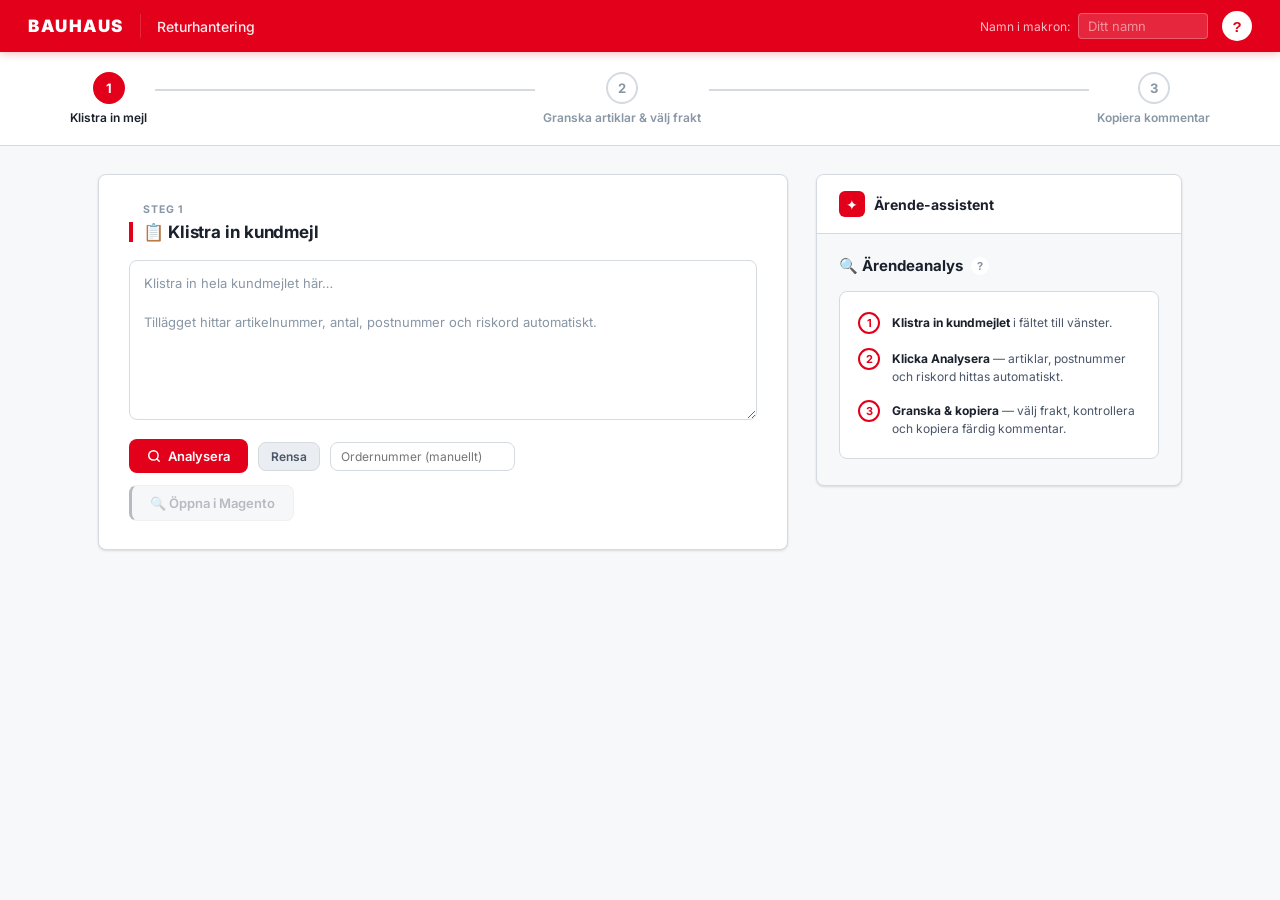
==== commit f122fc7d: "Add files via upload" ====
--- a/index.html
+++ b/index.html
@@ -1,379 +1,14 @@
 <!DOCTYPE html>
 <html lang="sv">
 <head>
-  <meta charset="UTF-8">
-  <meta name="viewport" content="width=device-width, initial-scale=1.0">
-  <title>Bauhaus Returhantering</title>
-  <style>
-    :root {
-      --red: #E2001A;
-      --red-dark: #B8001B;
-      --red-faint: #fff5f5;
-      --grey-50: #F7F8FA;
-      --grey-100: #EAEDF1;
-      --grey-200: #D5DAE1;
-      --grey-500: #8896A5;
-      --grey-700: #4A5568;
-      --grey-900: #1A202C;
-      --green: #1B873F;
-      --green-bg: #EAF5EE;
-      --green-border: #C3E6CB;
-      --warn-bg: #FFFBEB;
-      --warn-border: #FCD34D;
-      --warn-text: #92400E;
-      --white: #FFFFFF;
-      --radius: 6px;
-      --shadow: 0 1px 3px rgba(0,0,0,.08), 0 1px 2px rgba(0,0,0,.05);
-      --font: -apple-system, BlinkMacSystemFont, "Segoe UI", Roboto, sans-serif;
-    }
-
-    *, *::before, *::after { box-sizing: border-box; margin: 0; padding: 0; }
-
-    body {
-      font-family: var(--font);
-      font-size: 14px;
-      color: var(--grey-900);
-      background: var(--grey-50);
-      min-height: 100vh;
-    }
-
-    /* ── Header ── */
-    header {
-      background: var(--red);
-      color: white;
-      padding: 0 24px;
-      height: 52px;
-      display: flex;
-      align-items: center;
-      gap: 14px;
-      box-shadow: 0 2px 8px rgba(226,0,26,.25);
-      position: sticky;
-      top: 0;
-      z-index: 100;
-    }
-    .logo {
-      font-weight: 900;
-      font-size: 17px;
-      letter-spacing: 1.5px;
-    }
-    .header-sep { opacity: .35; font-size: 20px; font-weight: 100; }
-    .header-title { font-size: 14px; font-weight: 500; opacity: .92; }
-    .header-spacer { flex: 1; }
-    .header-name-wrap { display: flex; align-items: center; gap: 8px; }
-    .header-name-wrap label { font-size: 12px; opacity: .75; }
-    .header-name-wrap input {
-      background: rgba(255,255,255,.15);
-      border: 1px solid rgba(255,255,255,.25);
-      border-radius: 4px;
-      color: white;
-      padding: 4px 9px;
-      font-size: 13px;
-      font-family: var(--font);
-      width: 120px;
-    }
-    .header-name-wrap input::placeholder { color: rgba(255,255,255,.5); }
-    .header-name-wrap input:focus { outline: none; border-color: rgba(255,255,255,.6); background: rgba(255,255,255,.2); }
-
-    /* ── Layout ── */
-    .app-wrap {
-      max-width: 1100px;
-      margin: 0 auto;
-      padding: 24px 20px;
-      display: grid;
-      grid-template-columns: 1fr 340px;
-      gap: 20px;
-      align-items: start;
-    }
-
-    @media (max-width: 800px) {
-      .app-wrap { grid-template-columns: 1fr; }
-    }
-
-    /* ── Cards ── */
-    .card {
-      background: var(--white);
-      border: 1px solid var(--grey-200);
-      border-radius: var(--radius);
-      box-shadow: var(--shadow);
-      padding: 18px 20px;
-    }
-    .card + .card { margin-top: 14px; }
-
-    .card-title {
-      font-size: 11px;
-      font-weight: 700;
-      text-transform: uppercase;
-      letter-spacing: .7px;
-      color: var(--grey-500);
-      margin-bottom: 12px;
-    }
-
-    /* ── Textarea ── */
-    textarea {
-      width: 100%;
-      min-height: 180px;
-      border: 1px solid var(--grey-200);
-      border-radius: var(--radius);
-      padding: 12px;
-      font-size: 13px;
-      font-family: var(--font);
-      color: var(--grey-900);
-      resize: vertical;
-      line-height: 1.5;
-      transition: border-color .15s;
-    }
-    textarea:focus { outline: none; border-color: var(--red); box-shadow: 0 0 0 3px rgba(226,0,26,.08); }
-    textarea::placeholder { color: var(--grey-500); }
-
-    /* ── Knapp primär ── */
-    .btn {
-      display: inline-flex;
-      align-items: center;
-      gap: 7px;
-      border: none;
-      border-radius: var(--radius);
-      padding: 9px 18px;
-      font-size: 13px;
-      font-weight: 600;
-      cursor: pointer;
-      font-family: var(--font);
-      transition: background .15s, opacity .15s;
-    }
-    .btn-primary { background: var(--red); color: white; }
-    .btn-primary:hover { background: var(--red-dark); }
-    .btn-primary:disabled { opacity: .45; cursor: not-allowed; }
-    .btn-secondary { background: var(--grey-100); color: var(--grey-700); border: 1px solid var(--grey-200); }
-    .btn-secondary:hover { background: var(--grey-200); }
-    .btn-sm { padding: 6px 12px; font-size: 12px; }
-
-    /* ── Spinner ── */
-    @keyframes spin { to { transform: rotate(360deg); } }
-    .spinner {
-      width: 15px; height: 15px;
-      border: 2px solid var(--grey-200);
-      border-top-color: var(--red);
-      border-radius: 50%;
-      animation: spin .7s linear infinite;
-      flex-shrink: 0;
-    }
-    .spinner-sm { width: 12px; height: 12px; }
-
-    .status-row {
-      display: flex;
-      align-items: center;
-      gap: 10px;
-      font-size: 13px;
-      color: var(--grey-500);
-      padding: 8px 0;
-    }
-
-    /* ── Resultatlista ── */
-    .result-list { display: flex; flex-direction: column; gap: 6px; }
-
-    .result-row {
-      border: 1px solid var(--grey-200);
-      border-left: 4px solid var(--green);
-      border-radius: 4px;
-      padding: 9px 12px;
-      display: flex;
-      align-items: center;
-      justify-content: space-between;
-      gap: 10px;
-      background: var(--white);
-    }
-    .result-row--error { border-left-color: var(--red); }
-
-    .result-line {
-      font-family: "SFMono-Regular", Consolas, monospace;
-      font-size: 12.5px;
-      color: var(--grey-900);
-      word-break: break-all;
-      flex: 1;
-    }
-    .result-line--error { color: var(--red); font-family: var(--font); font-style: italic; }
-
-    .qty-controls { display: flex; align-items: center; gap: 5px; flex-shrink: 0; }
-    .qty-btn {
-      width: 24px; height: 24px;
-      border: 1px solid var(--grey-200);
-      border-radius: 4px;
-      background: var(--white);
-      font-size: 15px; font-weight: 700;
-      cursor: pointer; color: var(--grey-700);
-      display: flex; align-items: center; justify-content: center;
-      line-height: 1; padding: 0;
-      transition: border-color .1s, color .1s;
-    }
-    .qty-btn:hover { border-color: var(--red); color: var(--red); }
-    .qty-val { font-size: 13px; font-weight: 700; min-width: 20px; text-align: center; }
-
-    /* ── Varning ── */
-    .warn-box {
-      background: var(--warn-bg);
-      border: 1px solid var(--warn-border);
-      border-radius: var(--radius);
-      padding: 10px 13px;
-      font-size: 12px;
-      font-weight: 500;
-      color: var(--warn-text);
-    }
-
-    /* ── Output-ruta ── */
-    .output-box {
-      background: var(--grey-50);
-      border: 1px solid var(--grey-200);
-      border-radius: var(--radius);
-      padding: 13px 15px;
-      font-family: "SFMono-Regular", Consolas, monospace;
-      font-size: 12.5px;
-      line-height: 1.65;
-      white-space: pre-wrap;
-      word-break: break-all;
-      color: var(--grey-900);
-      min-height: 80px;
-    }
-
-    .copy-feedback {
-      color: var(--green);
-      font-size: 12px;
-      font-weight: 700;
-      opacity: 0;
-      transition: opacity .3s;
-    }
-    .copy-feedback.show { opacity: 1; }
-
-    /* ── Frakt ── */
-    .postcode-row { display: flex; gap: 8px; margin-bottom: 10px; }
-    .postcode-row input {
-      flex: 1;
-      border: 1px solid var(--grey-200);
-      border-radius: var(--radius);
-      padding: 8px 11px;
-      font-size: 13px;
-      font-family: var(--font);
-    }
-    .postcode-row input:focus { outline: none; border-color: var(--red); }
-
-    .shipping-options { display: flex; flex-direction: column; gap: 6px; margin-top: 8px; }
-    .shipping-opt {
-      display: flex;
-      justify-content: space-between;
-      align-items: center;
-      border: 1px solid var(--grey-200);
-      border-radius: 4px;
-      padding: 8px 11px;
-      cursor: pointer;
-      background: var(--white);
-      font-family: var(--font);
-      font-size: 13px;
-      transition: border-color .12s;
-      width: 100%;
-      text-align: left;
-    }
-    .shipping-opt:hover { border-color: var(--red); background: var(--red-faint); }
-    .shipping-opt--cheapest { border-left: 3px solid var(--green); }
-    .shipping-opt-price { font-weight: 700; display: flex; align-items: center; gap: 6px; }
-    .badge-cheapest {
-      font-size: 9px; font-weight: 700; text-transform: uppercase;
-      background: var(--green); color: white;
-      padding: 2px 5px; border-radius: 3px;
-    }
-    .shipping-selected {
-      background: var(--green-bg);
-      border: 1px solid var(--green-border);
-      border-radius: 4px;
-      padding: 9px 12px;
-      font-size: 13px;
-      font-weight: 600;
-      color: var(--green);
-      display: flex;
-      justify-content: space-between;
-      align-items: center;
-    }
-
-    .error-msg {
-      color: var(--red);
-      font-size: 12px;
-      background: #fff5f5;
-      border: 1px solid #fca5a5;
-      border-radius: 4px;
-      padding: 8px 11px;
-      margin-top: 6px;
-    }
-
-    /* ── Höger kolumn: ärendeanalys ── */
-    .case-type-badge {
-      display: inline-block;
-      background: var(--grey-100);
-      border-radius: 4px;
-      padding: 4px 10px;
-      font-size: 12px;
-      font-weight: 700;
-      color: var(--grey-700);
-      margin-bottom: 10px;
-    }
-    .case-warnings { display: flex; flex-direction: column; gap: 5px; margin-bottom: 12px; }
-    .case-warn-item {
-      font-size: 12px;
-      font-weight: 500;
-      padding: 6px 10px;
-      border-radius: 4px;
-      background: var(--warn-bg);
-      border: 1px solid var(--warn-border);
-      color: var(--warn-text);
-    }
-
-    .macro-list { display: flex; flex-direction: column; gap: 6px; }
-    .macro-btn {
-      background: var(--white);
-      border: 1px solid var(--grey-200);
-      border-left: 3px solid var(--red);
-      border-radius: 4px;
-      padding: 9px 12px;
-      cursor: pointer;
-      text-align: left;
-      width: 100%;
-      font-family: var(--font);
-      transition: background .12s;
-    }
-    .macro-btn:hover { background: var(--red-faint); }
-    .macro-btn--copied { background: var(--green-bg) !important; border-left-color: var(--green) !important; }
-    .macro-title { font-size: 12px; font-weight: 700; color: var(--grey-900); display: block; }
-    .macro-desc { font-size: 11px; color: var(--grey-500); display: block; margin-top: 2px; }
-
-    /* ── Manuell inmatning ── */
-    .manual-grid { display: grid; grid-template-columns: 2fr 1fr; gap: 10px; margin-bottom: 10px; }
-    .form-group label { display: block; font-size: 11px; font-weight: 700; text-transform: uppercase; color: var(--grey-500); margin-bottom: 4px; letter-spacing: .4px; }
-    .form-group input {
-      width: 100%;
-      border: 1px solid var(--grey-200);
-      border-radius: var(--radius);
-      padding: 8px 10px;
-      font-size: 13px;
-      font-family: var(--font);
-      transition: border-color .15s;
-    }
-    .form-group input:focus { outline: none; border-color: var(--red); }
-    .form-group input.invalid { border-color: var(--red); }
-
-    /* ── Divider ── */
-    .divider { height: 1px; background: var(--grey-100); margin: 14px 0; }
-
-    /* ── Tomt tillstånd ── */
-    .empty {
-      text-align: center;
-      padding: 32px 20px;
-      color: var(--grey-500);
-    }
-    .empty p { font-size: 13px; line-height: 1.6; }
-
-    .hidden { display: none !important; }
-
-    .flex-row { display: flex; align-items: center; gap: 10px; flex-wrap: wrap; }
-  </style>
+<meta charset="UTF-8">
+<meta name="viewport" content="width=device-width, initial-scale=1.0">
+<title>Bauhaus Returhantering</title>
+<link rel="stylesheet" href="style.css">
 </head>
 <body>
 
+<!-- ── Header ──────────────────────────────────────────────────── -->
 <header>
   <span class="logo">BAUHAUS</span>
   <span class="header-sep">|</span>
@@ -383,49 +18,89 @@
     <label for="inputName">Namn i makron:</label>
     <input type="text" id="inputName" placeholder="Ditt namn" maxlength="40" autocomplete="off">
   </div>
+  <button class="help-btn" id="helpBtn" aria-label="Hjälp">?</button>
 </header>
 
+<!-- ── Stepper ──────────────────────────────────────────────────── -->
+<div class="stepper-bar">
+  <div class="stepper">
+    <div class="step-item">
+      <div class="step-circle active" id="step1Circle">1</div>
+      <div class="step-label active" id="step1Label">Klistra in mejl</div>
+    </div>
+    <div class="step-line" id="stepLine1"></div>
+    <div class="step-item">
+      <div class="step-circle" id="step2Circle">2</div>
+      <div class="step-label" id="step2Label">Granska artiklar &amp; välj frakt</div>
+    </div>
+    <div class="step-line" id="stepLine2"></div>
+    <div class="step-item">
+      <div class="step-circle" id="step3Circle">3</div>
+      <div class="step-label" id="step3Label">Kopiera kommentar</div>
+    </div>
+  </div>
+</div>
+
+<!-- ── Main layout ──────────────────────────────────────────────── -->
 <div class="app-wrap">
 
-  <!-- ── VÄNSTER KOLUMN ── -->
+  <!-- LEFT COLUMN -->
   <div>
 
-    <!-- INPUT -->
+    <!-- STEG 1: Input -->
     <div class="card">
-      <div class="card-title">📋 Klistra in kundmejl</div>
+      <div class="section-eyebrow">Steg 1</div>
+      <div class="section-title"><span>📋 Klistra in kundmejl</span></div>
       <textarea id="emailInput" placeholder="Klistra in hela kundmejlet här…&#10;&#10;Tillägget hittar artikelnummer, antal, postnummer och riskord automatiskt."></textarea>
-      <div style="margin-top:10px; display:flex; gap:10px; align-items:center; flex-wrap:wrap;">
+
+      <!-- Row 1: Analysera + Rensa + ordernummer + status -->
+      <div style="margin-top:16px; display:flex; gap:10px; align-items:center; flex-wrap:wrap;">
         <button class="btn btn-primary" id="analyzeBtn">
           <svg width="14" height="14" viewBox="0 0 24 24" fill="none" stroke="currentColor" stroke-width="2.5" stroke-linecap="round" stroke-linejoin="round"><circle cx="11" cy="11" r="8"/><path d="m21 21-4.35-4.35"/></svg>
           Analysera
         </button>
         <button class="btn btn-secondary btn-sm" id="clearBtn">Rensa</button>
-        <input type="text" id="manualOrderInput" placeholder="Ordernummer (manuellt)" style="padding:6px 10px;font-size:12px;border:1px solid var(--grey-200);border-radius:4px;width:180px;" maxlength="9">
-        <a id="magentoBtn" href="#" target="_blank" class="btn btn-secondary btn-sm hidden">🔍 Öppna i Magento</a>
-        <a id="dhlBtn" href="#" target="_blank" class="btn btn-secondary btn-sm hidden">🚚 Öppna i DHL</a>
-        <a id="logisticsBtn" href="https://www-admin.bauhaus.se/bauhausadmin/amasty_deliverydate/delivery/create/" target="_blank" class="btn btn-secondary btn-sm hidden">🏭 Öppna i Logistics</a>
+        <input type="text" id="manualOrderInput" placeholder="Ordernummer (manuellt)" style="padding:6px 10px;font-size:12px;border:1px solid var(--grey-200);border-radius:var(--radius);width:185px;font-family:var(--font);" maxlength="9">
         <span id="statusText" class="status-row hidden">
           <span class="spinner"></span>
           <span id="statusMsg">Hämtar…</span>
         </span>
       </div>
-    </div>
-
-    <!-- RESULTAT -->
+
+      <!-- Row 2: Magento / DHL / Logistics — always visible -->
+      <div class="action-btns-row">
+        <div class="action-btn-wrap">
+          <a id="magentoBtn" href="#" target="_blank" class="btn btn-secondary" style="border-left:3px solid #4A5568; opacity:0.4;">🔍 Öppna i Magento</a>
+          <span class="action-btn-tip">Öppnar ordersidan i Bauhaus admin med ordernumret inbyggt i länken. Används alltid som första steg för att hitta kundens uppgifter.</span>
+        </div>
+        <div class="action-btn-wrap">
+          <a id="dhlBtn" href="#" target="_blank" class="btn btn-secondary hidden" style="border-left:3px solid #92400E;">🚚 Öppna i DHL</a>
+          <span class="action-btn-tip">Öppnar DHL-fraktportalen med kundens namn, adress och totalvikt förifyllt. Kräver att analys körts först.</span>
+        </div>
+        <div class="action-btn-wrap">
+          <a id="logisticsBtn" href="#" target="_blank" class="btn btn-secondary hidden" style="border-left:3px solid #1B873F;">🏭 Öppna i Logistics</a>
+          <span class="action-btn-tip">För ärenden med Bauhaus Logistics / hemleverans. Kopierar viktdata + EAN-koder till urklipp och öppnar Bauhaus admin för att boka intern upphämtning.</span>
+        </div>
+      </div>
+    </div>
+
+    <!-- STEG 2: Resultat (hidden until analysis) -->
     <div class="card hidden" id="resultCard">
-      <div class="card-title">📦 Returkommentar</div>
+
+      <div class="section-eyebrow">Steg 2</div>
+      <div class="section-title"><span>📦 Returkommentar</span></div>
       <div id="resultList" class="result-list"></div>
-
       <div id="riskWarn" class="warn-box hidden" style="margin-top:10px;">
         ⚠️ OBS: Texten indikerar öppnad/använd produkt!
       </div>
 
-      <!-- FRAKT -->
       <div class="divider"></div>
-      <div class="card-title">🚚 Frakt & kostnad</div>
-
-      <div class="postcode-row">
-        <input type="text" id="inputPostcode" placeholder="Postnummer (5 siffror)" maxlength="6">
+
+      <!-- Frakt -->
+      <div class="section-title"><span>🚚 Frakt &amp; kostnad</span></div>
+      <!-- Postcode kept in DOM but hidden — auto-filled via Magento bookmarklet -->
+      <div class="postcode-row" style="display:none;">
+        <input type="text" id="inputPostcode" placeholder="Postnummer" maxlength="6">
         <button class="btn btn-secondary btn-sm" id="fetchShippingBtn">Hämta frakt</button>
       </div>
       <span id="shippingStatus" class="status-row hidden">
@@ -439,30 +114,43 @@
         <button class="btn btn-secondary btn-sm" id="shippingClearBtn">Byt</button>
       </div>
 
-      <!-- OUTPUT -->
       <div class="divider"></div>
-      <div class="card-title">📄 Klar kommentar</div>
+
+      <!-- Fraktsedel-innehåll -->
+      <div class="section-title"><span>📝 Fraktsedel-innehåll</span></div>
+      <div class="kollislag-row" id="shippingKollislag">
+        <label>Kollislag:</label>
+        <select id="kollislagSelect">
+          <option value="Paket">Paket</option>
+          <option value="EUR halvpall (60x80)">EUR halvpall (60x80)</option>
+          <option value="EUR helpall (120x80)">EUR helpall (120x80)</option>
+          <option value="Pall (övriga mått)">Pall (övriga mått)</option>
+          <option value="Ospecificerat">Ospecificerat</option>
+        </select>
+        <span style="font-size:13px; color:var(--grey-500);">| Totalvikt: <b id="totalviktDisplay" style="color:var(--grey-900);">–</b></span>
+      </div>
+      <div id="shippingDimensions" style="font-size:12px;color:var(--grey-500);margin-bottom:10px;"></div>
+      <div id="shippingMissingDims" class="warn-box hidden" style="font-size:12px;margin-bottom:8px;"></div>
+      <div id="shippingContentsBox" class="output-box" contenteditable="true" style="min-height:60px;"></div>
+      <div style="margin-top:10px;">
+        <button class="btn btn-secondary btn-sm" id="copyShippingContentsBtn">📋 Kopiera fraktsedel</button>
+      </div>
+
+      <div class="divider"></div>
+
+      <!-- Klar kommentar -->
+      <div class="section-eyebrow">Steg 3</div>
+      <div class="section-title"><span>📄 Klar kommentar</span></div>
       <div id="outputBox" class="output-box"></div>
-      <div style="margin-top:10px; display:flex; align-items:center; gap:12px;">
+      <div style="margin-top:12px; display:flex; align-items:center; gap:12px;">
         <button class="btn btn-primary" id="copyBtn">📋 Kopiera</button>
         <span id="copyFeedback" class="copy-feedback">✓ Kopierad!</span>
       </div>
-
-      <!-- FRAKTSEDEL -->
-      <div class="divider"></div>
-      <div class="card-title">📝 Fraktsedel-innehåll</div>
-      <div id="shippingKollislag" style="font-size:12px;font-weight:700;color:var(--grey-700);margin-bottom:6px;"></div>
-      <div id="shippingDimensions" style="font-size:12px;color:var(--grey-500);margin-bottom:8px;"></div>
-      <div id="shippingMissingDims" class="warn-box hidden" style="font-size:12px;margin-bottom:8px;"></div>
-      <div id="shippingContentsBox" class="output-box" contenteditable="true" style="min-height:60px;"></div>
-      <div style="margin-top:8px;">
-        <button class="btn btn-secondary btn-sm" id="copyShippingContentsBtn">📋 Kopiera fraktsedel</button>
-      </div>
-    </div>
-
-    <!-- MANUELL INMATNING -->
+    </div>
+
+    <!-- Manuell inmatning (hidden by default) -->
     <div class="card hidden" id="manualCard">
-      <div class="card-title">✎ Manuell inmatning – artikel <span id="manualArticleNum"></span></div>
+      <div class="section-title"><span>✎ Manuell inmatning – artikel <span id="manualArticleNum"></span></span></div>
       <div class="manual-grid">
         <div class="form-group">
           <label>EAN-kod</label>
@@ -473,953 +161,102 @@
           <input type="number" id="inputWeight" placeholder="t.ex. 1.5" min="0" step="0.01">
         </div>
       </div>
-      <button class="btn btn-secondary" id="saveManualBtn">Spara & uppdatera</button>
-    </div>
-
-  </div>
-
-  <!-- ── HÖGER KOLUMN ── -->
-  <div>
-
-    <!-- ÄRENDEANALYS -->
-    <div class="card" id="caseCard">
-      <div class="card-title">🔍 Ärendeanalys</div>
-      <div id="casePlaceholder" class="empty">
-        <p>Klistra in ett mejl och klicka Analysera.</p>
-      </div>
+      <button class="btn btn-secondary" id="saveManualBtn">Spara &amp; uppdatera</button>
+    </div>
+
+  </div><!-- /LEFT -->
+
+  <!-- RIGHT COLUMN: Ärende-assistent -->
+  <div class="assistant-panel" id="caseCard">
+    <div class="assistant-header">
+      <div class="assistant-badge">✦</div>
+      <span>Ärende-assistent</span>
+    </div>
+    <div class="assistant-body">
+
+      <div style="display:flex; align-items:center; gap:8px; margin-bottom:16px;">
+        <span style="font-size:15px; font-weight:700; color:var(--grey-900);">🔍 Ärendeanalys</span>
+        <div class="tooltip-wrap">
+          <span class="tooltip-icon">?</span>
+          <span class="tooltip-bubble">Automatisk analys av mejlet: ärendetyp, riskord och relevanta varningar för handläggaren.</span>
+        </div>
+      </div>
+
+      <!-- Empty state -->
+      <div id="casePlaceholder" class="empty-guide">
+        <div class="empty-guide-step">
+          <div class="empty-step-num">1</div>
+          <div class="empty-step-text"><b>Klistra in kundmejlet</b> i fältet till vänster.</div>
+        </div>
+        <div class="empty-guide-step">
+          <div class="empty-step-num">2</div>
+          <div class="empty-step-text"><b>Klicka Analysera</b> — artiklar, postnummer och riskord hittas automatiskt.</div>
+        </div>
+        <div class="empty-guide-step">
+          <div class="empty-step-num">3</div>
+          <div class="empty-step-text"><b>Granska &amp; kopiera</b> — välj frakt, kontrollera och kopiera färdig kommentar.</div>
+        </div>
+      </div>
+
+      <!-- Analysis result (hidden until analysis) -->
       <div id="caseContent" class="hidden">
         <div id="caseTypeBadge" class="case-type-badge hidden"></div>
         <div id="caseWarnings" class="case-warnings"></div>
-        <div class="card-title" style="margin-top:4px;">💬 Makroförslag</div>
+
+        <div style="display:flex; align-items:center; gap:8px; margin-bottom:12px; margin-top:4px;">
+          <span style="font-size:15px; font-weight:700; color:var(--grey-900);">💬 Makroförslag</span>
+          <div class="tooltip-wrap">
+            <span class="tooltip-icon">?</span>
+            <span class="tooltip-bubble">Färdiga Puzzel-svarsmallar rankade efter ärendet. Klicka för att kopiera mallen till urklipp.</span>
+          </div>
+        </div>
         <div id="macroList" class="macro-list"></div>
       </div>
-    </div>
-
+
+    </div>
+  </div><!-- /RIGHT -->
+
+</div><!-- /app-wrap -->
+
+<!-- ── Help modal ───────────────────────────────────────────────── -->
+<div class="modal-overlay" id="helpModal">
+  <div class="modal" id="helpModalInner">
+    <button class="modal-close" id="helpModalClose">×</button>
+    <h2>Hur använder du Returhantering?</h2>
+    <p class="modal-subtitle">Snabbguide för returflödet från kundmejl till färdig kommentar.</p>
+
+    <div class="modal-section">
+      <div class="modal-section-title"><span>Steg-för-steg-flöde</span></div>
+      <ol>
+        <li>Kör <b>Puzzel-bokmärket</b> i Puzzel på kundmejlet → fyller i mejltexten automatiskt och öppnar appen.</li>
+        <li>Klicka <b>Öppna i Magento</b> → öppnar ordersidan i Bauhaus admin.</li>
+        <li>Väl på ordersidan: kör <b>Magento-bokmärket</b> i webbläsaren → hämtar kundens adress och skickar tillbaka till appen automatiskt.</li>
+        <li>Klicka <b>Analysera</b> (eller <b>Ctrl+Enter</b>) → artiklar, vikt, mått och riskord hittas automatiskt.</li>
+        <li>Klicka <b>Öppna i DHL</b> → DHL-portalen öppnas med kundens adress och totalvikt förifyllt.</li>
+        <li>Välj rätt makro i <b>Ärende-assistent</b> → kopiera och klistra in svaret i Puzzel.</li>
+        <li>För hemleverans/DE-upphämtning: klicka <b>Öppna i Logistics</b> → kopierar viktdata och EAN-koder till urklipp, öppnar sedan Bauhaus admin för att boka upphämtningsdag.</li>
+      </ol>
+    </div>
+
+    <div class="modal-section">
+      <div class="modal-section-title"><span>Vad gör knapparna?</span></div>
+      <ul class="btn-list">
+        <li style="border-left:3px solid #4A5568;"><b>🔍 Öppna i Magento</b> — Öppnar ordersidan i Bauhaus admin med ordernumret inbyggt i länken. Används alltid som första steg för att hitta kundens uppgifter.</li>
+        <li style="border-left:3px solid #92400E;"><b>🚚 Öppna i DHL</b> — Öppnar DHL-fraktportalen med kundens namn, adress och totalvikt förifyllt. Kräver att analys körts först.</li>
+        <li style="border-left:3px solid #1B873F;"><b>🏭 Öppna i Logistics</b> — För ärenden med Bauhaus Logistics / hemleverans. Kopierar viktdata + EAN-koder till urklipp och öppnar Bauhaus admin för att boka intern upphämtning.</li>
+      </ul>
+    </div>
+
+    <div class="modal-section">
+      <div class="modal-section-title"><span>Tips</span></div>
+      <p><b>Ctrl+Enter</b> analyserar direkt. <b>Namn i makron</b> sparas automatiskt i webbläsaren.</p>
+    </div>
   </div>
-
 </div>
 
-<!-- Ladda in delad logik -->
+<!-- ── Scripts ───────────────────────────────────────────────────── -->
 <script src="macros.js"></script>
 <script src="analyzeCase.js"></script>
-<script>
-"use strict";
-
-// ── Konfig ──────────────────────────────────────────────────────────
-const ALGOLIA_APP_ID   = "TGPIEONN2S";
-const ALGOLIA_INDEX    = "nordic_production_sv_products";
-const ALGOLIA_ENDPOINT = `https://${ALGOLIA_APP_ID}-dsn.algolia.net/1/indexes/*/queries`;
-
-// Byt ut mot din faktiska Vercel-URL när du deployat:
-// t.ex. "https://bauhaus-retur.vercel.app"
-// Lämna tom sträng för att hoppa över frakt-API (kräver Vercel-deploy)
-const SHIPPING_API = "https://bauhaus-retur-web.vercel.app";  // Fylls i efter deploy
-
-// ── State ───────────────────────────────────────────────────────────
-let resolvedArticles = [];
-let selectedShipping = null;
-let hasRisk = false;
-let userName = "Adam";
-let manualTarget = null;
-let bauhausCookies = "";
-let magentoOrderNumber = null;
-let shippingContents = [];
-let algoliaApiKey = null;
-
-// Simpel in-memory cache (ersätter chrome.storage.local)
-const articleCache = {};
-// ── Lyssna efter meddelanden från bokmärket ──────────────────────────
-window.addEventListener("message", (event) => {
-  if (event.origin !== "https://www.bauhaus.se" && event.origin !== "https://www-admin.bauhaus.se") return;
-
-  if (event.data?.type === "BAUHAUS_COOKIES") {
-    bauhausCookies = event.data.cookies;
-    alert("✓ Cookies mottagna! Klicka nu Hämta frakt.");
-    return;
-  }
-
-  if (event.data?.type === "BAUHAUS_SHIPPING") {
-    const options = event.data.options;
-    if (!Array.isArray(options) || options.length === 0) return;
-    renderShippingOptions(options, true);
-    document.getElementById("shippingError").classList.add("hidden");
-    return;
-  }
-
-  if (event.data?.type === "MAGENTO_DATA") {
-    const { postcode, shippingOptions } = event.data;
-    if (postcode) {
-      document.getElementById("inputPostcode").value = postcode;
-    }
-    if (Array.isArray(shippingOptions) && shippingOptions.length > 0) {
-      renderShippingOptions(shippingOptions, true);
-      document.getElementById("shippingError").classList.add("hidden");
-    }
-    return;
-  }
-});
-
-// ── Init ─────────────────────────────────────────────────────────────
-const inputName = document.getElementById("inputName");
-const savedName = localStorage.getItem("bauhaus_username");
-if (savedName) { userName = savedName; inputName.value = savedName; }
-inputName.addEventListener("change", () => {
-  const n = inputName.value.trim();
-  if (n) { userName = n; localStorage.setItem("bauhaus_username", n); }
-});
-
-const urlParams = new URLSearchParams(window.location.search);
-const urlPostcode = urlParams.get("postcode");
-const urlName = urlParams.get("name");
-const urlAddress = urlParams.get("address");
-const urlCity = urlParams.get("city");
-
-if (urlPostcode) document.getElementById("inputPostcode").value = urlPostcode;
-if (urlName) localStorage.setItem("bauhaus_customer_name", urlName);
-if (urlAddress) localStorage.setItem("bauhaus_customer_address", urlAddress);
-if (urlCity) localStorage.setItem("bauhaus_customer_city", urlCity);
-if (urlPostcode) localStorage.setItem("bauhaus_customer_postcode", urlPostcode);
-const urlPhone = urlParams.get("phone");
-const urlOrder = urlParams.get("order");
-const urlEmail = urlParams.get("email");
-if (urlPhone) localStorage.setItem("bauhaus_customer_phone", urlPhone);
-if (urlOrder) localStorage.setItem("bauhaus_customer_order", urlOrder);
-if (urlOrder) document.getElementById("manualOrderInput").value = urlOrder;
-if (urlOrder && urlName) {
-  magentoOrderNumber = urlOrder;
-  document.getElementById("magentoBtn").classList.remove("hidden");
-  document.getElementById("magentoBtn").href = `https://www-admin.bauhaus.se/bauhausadmin/sales/order/index/?increment_id=${urlOrder}`;
-  document.getElementById("dhlBtn").classList.remove("hidden");
-  document.getElementById("logisticsBtn").classList.remove("hidden");
-  const logisticsBtn = document.getElementById("logisticsBtn");
-  logisticsBtn.onclick = (e) => {
-    e.preventDefault();
-    const viktMatch3 = document.getElementById("outputBox")?.textContent?.match(/Totalvikt: ([\d,.]+)/);
-    const blData = [
-      viktMatch3 ? viktMatch3[1].replace(",",".") : "",
-      resolvedArticles.filter(a=>a.ean).map(a=>`${a.quantity}x ${a.ean}`).join(", ")||"",
-      localStorage.getItem("bauhaus_delivery_date")||"",
-      localStorage.getItem("bauhaus_time_from")||"",
-      localStorage.getItem("bauhaus_time_to")||""
-    ].join("|");
-    navigator.clipboard.writeText(blData);
-    logisticsBtn.textContent = "✅ Kopierat!";
-    setTimeout(() => { logisticsBtn.textContent = "🏭 Öppna i Logistics"; window.open(`https://www-admin.bauhaus.se/bauhausadmin/sales/order/index/?increment_id=${magentoOrderNumber}`); }, 800);
-  };
-  logisticsBtn.href = "#";
-}
-if (urlEmail) localStorage.setItem("bauhaus_customer_email", urlEmail);
-const urlPuzzel = urlParams.get("puzzel");
-if (urlPuzzel) {
-  const puzzelText = urlPuzzel;
-  localStorage.setItem("bauhaus_last_email", puzzelText);
-  document.getElementById("emailInput").value = puzzelText;
-  if (urlOrder) document.getElementById("manualOrderInput").value = urlOrder;
-  setTimeout(runAnalysis, 100);
-} else if (urlOrder && !urlName) {
-  localStorage.removeItem("bauhaus_last_email");
-  document.getElementById("emailInput").value = "";
-  document.getElementById("manualOrderInput").value = urlOrder;
-  magentoOrderNumber = urlOrder;
-  document.getElementById("magentoBtn").classList.remove("hidden");
-  document.getElementById("magentoBtn").href = `https://www-admin.bauhaus.se/bauhausadmin/sales/order/index/?increment_id=${urlOrder}`;
-}
-const urlPartner = urlParams.get("partner");
-if (urlPartner) localStorage.setItem("bauhaus_customer_partner", urlPartner);
-
-const savedEmail = localStorage.getItem("bauhaus_last_email");
-if (savedEmail) document.getElementById("emailInput").value = savedEmail;
-
-if (urlPostcode && savedEmail) setTimeout(runAnalysis, 100);
-  
-// ── Knappar ──────────────────────────────────────────────────────────
-document.getElementById("analyzeBtn").addEventListener("click", runAnalysis);
-document.getElementById("clearBtn").addEventListener("click", () => {
-  document.getElementById("emailInput").value = "";
-  document.getElementById("resultCard").classList.add("hidden");
-  document.getElementById("manualCard").classList.add("hidden");
-  document.getElementById("caseContent").classList.add("hidden");
-  document.getElementById("casePlaceholder").classList.remove("hidden");
-  resolvedArticles = [];
-  selectedShipping = null;
-});
-
-document.getElementById("emailInput").addEventListener("keydown", (e) => {
-  if ((e.ctrlKey || e.metaKey) && e.key === "Enter") runAnalysis();
-});
-
-document.getElementById("fetchShippingBtn").addEventListener("click", doFetchShipping);
-document.getElementById("inputPostcode").addEventListener("keydown", (e) => {
-  if (e.key === "Enter") doFetchShipping();
-});
-
-document.getElementById("shippingClearBtn").addEventListener("click", () => {
-  selectedShipping = null;
-  document.getElementById("shippingSelected").classList.add("hidden");
-  document.getElementById("shippingOptions").classList.remove("hidden");
-  updateOutput();
-});
-
-document.getElementById("copyBtn").addEventListener("click", () => {
-  const text = document.getElementById("outputBox").textContent;
-  navigator.clipboard.writeText(text).then(() => {
-    const fb = document.getElementById("copyFeedback");
-    fb.classList.add("show");
-    setTimeout(() => fb.classList.remove("show"), 2000);
-  });
-});
-
-document.getElementById("saveManualBtn").addEventListener("click", saveManual);
-
-document.getElementById("copyShippingContentsBtn").addEventListener("click", () => {
-  const text = document.getElementById("shippingContentsBox").textContent;
-  navigator.clipboard.writeText(text);
-});
-
-// ── HUVUDFLÖDE ────────────────────────────────────────────────────────
-async function runAnalysis() {
-  const text = document.getElementById("emailInput").value.trim();
-  if (!text) return;
-  localStorage.setItem("bauhaus_last_email", text);
-  hasRisk = detectRiskKeywords(text);
-
-  // Gemini API – bättre extraktion av datum/tid/order
-  let geminiResult = null;
-  try {
-    const geminiRes = await fetch('/api/gemini', {
-      method: 'POST',
-      headers: { 'Content-Type': 'application/json' },
-      body: JSON.stringify({ text })
-    });
-    if (geminiRes.ok) geminiResult = await geminiRes.json();
-  } catch (e) {
-    console.log('Gemini ej tillgänglig, använder regex-parser');
-  }
-
-  if (geminiResult?.requested_time) localStorage.setItem("bauhaus_requested_time", geminiResult.requested_time);
-  if (geminiResult?.delivery_date) localStorage.setItem("bauhaus_delivery_date", geminiResult.delivery_date);
-  if (geminiResult?.time_from) localStorage.setItem("bauhaus_time_from", geminiResult.time_from);
-  if (geminiResult?.time_to) localStorage.setItem("bauhaus_time_to", geminiResult.time_to);
-  if (geminiResult?.case_type) localStorage.setItem("bauhaus_case_type", geminiResult.case_type);
-  if (geminiResult?.summary) localStorage.setItem("bauhaus_summary", geminiResult.summary);
-  if (geminiResult?.risk_reason) localStorage.setItem("bauhaus_risk_reason", geminiResult.risk_reason);
-  if (geminiResult?.macro_suggestion) localStorage.setItem("bauhaus_macro_suggestion", geminiResult.macro_suggestion);
-  if (geminiResult?.order) localStorage.setItem("bauhaus_customer_order", geminiResult.order);
-  if (geminiResult?.order) {
-    const manualInput = document.getElementById("manualOrderInput");
-    if (!manualInput.value.trim()) manualInput.value = geminiResult.order;
-  }
-
-  const articles = parseAllArticles(text);
-  const postcode = extractPostcode(text);
-  if (postcode) document.getElementById("inputPostcode").value = postcode;
-  const manualOrder = document.getElementById("manualOrderInput").value.trim();
-  const orderMatch = text.match(/#?(1\d{8})/) || (manualOrder.match(/\b1\d{8}\b/) ? [manualOrder] : null);
-  if (orderMatch) {
-    magentoOrderNumber = orderMatch[1] || orderMatch[0];
-    document.getElementById("magentoBtn").classList.remove("hidden");
-    document.getElementById("magentoBtn").href = 
-      `https://www-admin.bauhaus.se/bauhausadmin/sales/order/index/?increment_id=${magentoOrderNumber}`;
-    const dhlBtn = document.getElementById("dhlBtn");
-    dhlBtn.classList.remove("hidden");
-    document.getElementById("logisticsBtn").classList.remove("hidden");
-    const logisticsBtn = document.getElementById("logisticsBtn");
-    logisticsBtn.onclick = (e) => {
-      e.preventDefault();
-      const viktMatch3 = document.getElementById("outputBox")?.textContent?.match(/Totalvikt: ([\d,.]+)/);
-      const blData = [
-        viktMatch3 ? viktMatch3[1].replace(",",".") : "",
-        resolvedArticles.filter(a=>a.ean).map(a=>`${a.quantity}x ${a.ean}`).join(", ")||"",
-        localStorage.getItem("bauhaus_delivery_date")||"",
-        localStorage.getItem("bauhaus_time_from")||"",
-        localStorage.getItem("bauhaus_time_to")||""
-      ].join("|");
-      navigator.clipboard.writeText(blData);
-      logisticsBtn.textContent = "✅ Kopierat!";
-      setTimeout(() => { logisticsBtn.textContent = "🏭 Öppna i Logistics"; window.open(`https://www-admin.bauhaus.se/bauhausadmin/sales/order/index/?increment_id=${magentoOrderNumber}`); }, 800);
-    };
-    logisticsBtn.href = "#";
-    const kollislag = document.getElementById("kollislagSelect")?.value || "Paket";
-    const isHD = kollislag.toLowerCase().includes("pall") || 
-      document.getElementById("shippingKollislag")?.textContent?.includes("Hemleverans");
-    const dhlTemplate = isHD ? "DHL HD Retursedel" : "DHL SP Retursedel";
-    dhlBtn.href = `https://www.mydhlfreight.com/se-sv/portal-order/route?` + 
-      `template=${encodeURIComponent(dhlTemplate)}&` +
-      `name=${encodeURIComponent(localStorage.getItem("bauhaus_customer_name")||"")}` +
-      `&address=${encodeURIComponent(localStorage.getItem("bauhaus_customer_address")||"")}` +
-      `&postcode=${encodeURIComponent(localStorage.getItem("bauhaus_customer_postcode")||"")}` +
-      `&city=${encodeURIComponent(localStorage.getItem("bauhaus_customer_city")||"")}` +
-      `&phone=${encodeURIComponent(localStorage.getItem("bauhaus_customer_phone")||"")}` +
-      `&email=${encodeURIComponent(localStorage.getItem("bauhaus_customer_email")||"")}` +
-      `&order=${encodeURIComponent(localStorage.getItem("bauhaus_customer_order")||"")}` +
-      `&weight=${encodeURIComponent(document.getElementById("outputBox").textContent.match(/Totalvikt: ([\d,]+)/)?.[1]||"")}`;
-  }
-  if (articles.length === 0) {
-    setStatus("Inga artikelnummer hittades i texten.", false);
-    return;
-  }
-  document.getElementById("resultCard").classList.remove("hidden");
-  setStatus(`Slår upp ${articles.length} artikel(ar)…`, true);
-  resolvedArticles = articles.map(a => ({ ...a, sku: null, ean: null, weight: null, error: null }));
-  await Promise.all(articles.map((art, i) => lookupOne(art, i)));
-  consolidate();
-  renderResults();
-  updateOutput();
-  setStatus("", false);
-  const analysis = analyzeCase(text, {
-    shippingLabel: selectedShipping?.label ?? "",
-    totalWeight: resolvedArticles.reduce((s, a) => s + (a.weight ?? 0) * a.quantity, 0),
-    hasRisk,
-  });
-  renderCaseAnalysis(analysis);
-  if (geminiResult) {
-    renderGeminiAnalysis(geminiResult);
-  }
-  updateShippingContents();
-  if (postcode && resolvedArticles.some(a => a.sku && a.ean)) {
-    await doFetchShipping(true);
-  }
-}
-
-// ── Artikel-uppslag ───────────────────────────────────────────────────
-async function lookupOne(article, idx) {
-  const { articleNumber, quantity } = article;
-
-  if (articleCache[articleNumber]) {
-    resolvedArticles[idx] = { articleNumber, quantity, ...articleCache[articleNumber], error: null };
-    return;
-  }
-
-  try {
-    const data = await fetchProductFromAlgolia(articleNumber);
-    articleCache[articleNumber] = data;
-    resolvedArticles[idx] = { articleNumber, quantity, ...data, error: null };
-  } catch (err) {
-    resolvedArticles[idx] = { articleNumber, quantity, sku: null, ean: null, weight: null, error: err.message };
-  }
-}
-
-function updateShippingContents() {
-  // -- GRÄNSVÄRDEN (Lätta att justera på måndag!) --
-  const LIMIT_HD_WEIGHT = 20;   // Över 20 kg -> Hemleverans (HD)
-  const LIMIT_HD_LENGTH = 120;  // Över 120 cm -> Hemleverans (HD)
-  const LIMIT_PALL_WEIGHT = 30; // Över 30 kg -> Pall
-  const LIMIT_PALL_LENGTH = 150;// Över 150 cm -> Pall
-
-  const lines = resolvedArticles
-    .filter(a => a.ean)
-    .map(a => `${a.quantity}x ${a.shortName || a.articleNumber}`)
-    .join("\n");
-  document.getElementById("shippingContentsBox").textContent = lines;
-
-  let totalWeight = 0;
-  let totalVolume = 0;
-  let maxL = 0, maxB = 0, maxH = 0;
-  let hasDimensions = false;
-  let totalItems = 0;
-  const artLines = [];
-
-  for (const art of resolvedArticles.filter(a => a.ean)) {
-    totalWeight += (art.weight ?? 0) * art.quantity;
-    totalItems += art.quantity;
-    
-    if (art.dimensions) {
-      hasDimensions = true;
-      // Konvertera från mm till cm
-      const l = (art.dimensions.length ?? 0) / 10;
-      const b = (art.dimensions.width ?? 0) / 10;
-      const h = (art.dimensions.height ?? 0) / 10;
-      
-      // Sortera måtten för att säkerställa korrekt orientering (längst sida först)
-      const sorted = [l, b, h].sort((x, y) => y - x);
-      
-      maxL = Math.max(maxL, sorted[0]);
-      maxB = Math.max(maxB, sorted[1]);
-      maxH = Math.max(maxH, sorted[2]);
-      totalVolume += (l * b * h) * art.quantity;
-      
-      if (l > 0 && b > 0 && h > 0) {
-        const uncertain = art.dimensionsConfidence === "partial" || 
-        (art.dimensions && art.dimensions.width === art.dimensions.height) ||
-        (art.dimensions && art.dimensions.height < 200) ? " ⚠️" : "";
-        artLines.push(`${art.quantity}x ${art.shortName || art.articleNumber} – ${Math.round(l)}×${Math.round(b)}×${Math.round(h)} cm${uncertain}`);
-      } else {
-        artLines.push(`${art.quantity}x ${art.shortName || art.articleNumber} – mått saknas`);
-      }
-    } else {
-      artLines.push(`${art.quantity}x ${art.shortName || art.articleNumber} – mått saknas`);
-    }
-  }
-
-// 1. TRESTAGESLOGIK: Ombud, Hemleverans (HD) eller Pall
-  let isPallet = false;
-  let isHeavyPackage = false;
-
-  if (totalWeight >= LIMIT_PALL_WEIGHT || maxL >= LIMIT_PALL_LENGTH) {
-    isPallet = true;
-  } else if (totalWeight >= LIMIT_HD_WEIGHT || maxL >= LIMIT_HD_LENGTH) {
-    isHeavyPackage = true;
-  }
-
-  // Exakta termer enligt DHL-portalen (det som ska kopieras)
-  let kollislag = "Paket";
-  let extraInfo = ""; // För att ändå ge dig en visuell varning om HD-leverans
-
-  if (isPallet) {
-    kollislag = totalWeight > 500 ? "Pall (övriga mått)" : "EUR helpall (120x80)";
-  } else if (isHeavyPackage) {
-    kollislag = "Paket";
-    // Ger dig en diskret notis bredvid knappen att det är HD
-    extraInfo = " <span style='color: var(--warn-text); font-size: 11px; font-weight: 500; margin-left: 6px;'>(Kräver Hemleverans/HD)</span>";
-  }
-
-  // 2. BERÄKNA DIMENSIONER & GENERERA UI-KNAPPAR
-  let buttonsHtml = "";
-  let warningHtml = "";
-
-  if (isPallet) {
-    // Standard EUR-pall är 120x80 cm. Pallens egen konstruktion bygger ca 15 cm på höjden.
-    const palletH = Math.round(15 + maxH);
-    // Om en vara sticker ut, expandera pallmåttet dynamiskt efter varans faktiska storlek
-    const finalPalletL = Math.max(120, Math.round(maxL));
-    const finalPalletB = Math.max(80, Math.round(maxB));
-    const palletDims = `${finalPalletL}x${finalPalletB}x${palletH}`;
-
-    buttonsHtml = `
-      <div style="font-size:12px;color:var(--grey-700);margin-top:4px;">
-        <div>🏗️ <b>Pall-mått:</b> ${finalPalletL}×${finalPalletB}×${palletH} cm <span style="color:var(--grey-500);font-size:11px;">– EUR-pall + 15cm pallbädd + maxhöjd</span></div>
-      </div>
-    `;
-  } else {
-    // Beräkningar för paket (Marginal 20%) - gäller både Ombud och HD
-    const margin = 1.20;
-    const finalMaxL = Math.round(maxL * margin);
-    const finalMaxB = Math.round(maxB * margin);
-    const finalMaxH = Math.round(maxH * margin);
-    const maxDims = hasDimensions ? `${finalMaxL}x${finalMaxB}x${finalMaxH}` : "–";
-
-    const cbrtSide = hasDimensions ? Math.round(Math.cbrt(totalVolume) * margin) : null;
-    const volDims = cbrtSide ? `${cbrtSide}x${cbrtSide}x${cbrtSide}` : "–";
-
-    // DHL Maxmåttskontroll (Längd + Omkrets > 300 cm)
-    const girthMaxMethod = finalMaxL + 2 * (finalMaxB + finalMaxH);
-    const girthVolMethod = cbrtSide ? cbrtSide + 2 * (cbrtSide + cbrtSide) : 0;
-    
-    if (girthMaxMethod > 300 || girthVolMethod > 300) {
-      warningHtml = `<div class="warn-box" style="margin-top:6px; font-size:11px;">⚠️ <b>DHL Maxmått:</b> Uträknad paketvolym överstiger maxgränsen (Längd + Omkrets > 300 cm). Överväg att ändra till pall eller granska manuellt.</div>`;
-    }
-
-    // Rekommendation: Volymbaserat (kubikrot) om det är fler än 2 artiklar, annars Max-mått
-    const recommendVol = totalItems > 2;
-
-    buttonsHtml = `
-      <div style="font-size:12px;color:var(--grey-700);margin-top:4px;">
-        <div style="margin-bottom:4px;" title="Passar när allt ryms i en kartong. Tar den största artikelns mått + 20% marginal för emballage.">📦 <b>Max-mått:</b> ${maxDims.replace(/x/g, "×")} cm <span style="color:var(--grey-500);font-size:11px;">– Tar max från största artikeln +20%</span></div>
-        <div title="Passar när många små produkter packas ihop. Räknar total volym och ger kubiskt estimat + 20% marginal.">📊 <b>Volymbaserat:</b> ${volDims.replace(/x/g, "×")} cm <span style="color:var(--grey-500);font-size:11px;">– Total volym → kubikrot +20%</span></div>
-      </div>
-    `;
-  }
-
-  // 3. UPPDATERA UI
-  const kollislagElement = document.getElementById("shippingKollislag");
-  kollislagElement.innerHTML = `
-    <label style="font-size:12px;font-weight:600;color:var(--grey-700);">Kollislag:</label>
-    <select id="kollislagSelect" style="margin-left:6px;padding:4px 8px;font-size:12px;border:1px solid var(--grey-200);border-radius:4px;font-family:var(--font);">
-      <option value="Paket" ${kollislag === "Paket" ? "selected" : ""}>Paket</option>
-      <option value="EUR halvpall (60x80)" ${kollislag === "EUR halvpall (60x80)" ? "selected" : ""}>EUR halvpall (60x80)</option>
-      <option value="EUR helpall (120x80)" ${kollislag === "EUR helpall (120x80)" ? "selected" : ""}>EUR helpall (120x80)</option>
-      <option value="Pall (övriga mått)" ${kollislag === "Pall (övriga mått)" ? "selected" : ""}>Pall (övriga mått)</option>
-      <option value="Ospecificerat" ${kollislag === "Ospecificerat" ? "selected" : ""}>Ospecificerat</option>
-    </select>
-    ${extraInfo}
-    <span style="margin-left:12px;font-weight:normal;color:var(--grey-500);">| Totalvikt: <b>${totalWeight.toFixed(2)} kg</b></span>
-  `;
-
-  const artText = artLines.length > 0 ? artLines.join("\n") : "Mått ej tillgängliga";
-  
-  document.getElementById("shippingDimensions").innerHTML = `
-    <div style="margin-bottom:8px;font-family:monospace;font-size:11px;color:var(--grey-700);">${artText.replace(/\n/g, "<br>")}</div>
-    <div style="display:flex;gap:8px;flex-wrap:wrap;margin-top:6px;">
-      ${buttonsHtml}
-    </div>
-    ${warningHtml}
-  `;
-
-  // Dropdown-ändring uppdaterar mått-visning
-  const select = document.getElementById("kollislagSelect");
-  if (select) {
-    select.addEventListener("change", () => {
-      const val = select.value;
-      const isPall = val.toLowerCase().includes("pall");
-      const dimsDiv = document.getElementById("shippingDimensions").querySelector("div:last-child");
-      if (isPall) {
-        const palletH = Math.round(15 + maxH);
-        const finalPalletL = Math.max(120, Math.round(maxL));
-        const finalPalletB = Math.max(80, Math.round(maxB));
-        dimsDiv.innerHTML = `<div style="font-size:12px;color:var(--grey-700);margin-top:4px;"><div>🏗️ <b>Pall-mått:</b> ${finalPalletL}×${finalPalletB}×${palletH} cm <span style="color:var(--grey-500);font-size:11px;">– EUR-pall + 15cm pallbädd + maxhöjd</span></div></div>`;
-      } else {
-        const margin = 1.20;
-        const fL = Math.round(maxL * margin);
-        const fB = Math.round(maxB * margin);
-        const fH = Math.round(maxH * margin);
-        const cbrt = hasDimensions ? Math.round(Math.cbrt(totalVolume) * margin) : null;
-        dimsDiv.innerHTML = `<div style="font-size:12px;color:var(--grey-700);margin-top:4px;"><div style="margin-bottom:4px;" title="Passar när allt ryms i en kartong. Tar den största artikelns mått + 20% marginal för emballage.">📦 <b>Max-mått:</b> ${fL}×${fB}×${fH} cm</div><div title="Passar när många små produkter packas ihop. Räknar total volym och ger kubiskt estimat + 20% marginal.">📊 <b>Volymbaserat:</b> ${cbrt ? `${cbrt}×${cbrt}×${cbrt}` : "–"} cm</div></div>`;
-      }
-    });
-  }
-  
-  // Hantera saknade mått
-  const missingDims = resolvedArticles
-    .filter(a => a.ean && !a.dimensions)
-    .map(a => a.articleNumber)
-    .join(", ");
-  const missingEl = document.getElementById("shippingMissingDims");
-  if (missingDims.length > 0) {
-    missingEl.textContent = `⚠️ Mått saknas för artiklar: ${missingDims}`;
-    missingEl.classList.remove("hidden");
-  } else {
-    missingEl.classList.add("hidden");
-  }
-}
-
-async function fetchProductFromAlgolia(articleNumber) {
-  const res = await fetch(`${SHIPPING_API}/api/shipping?action=product`, {
-    method: "POST",
-    headers: { "Content-Type": "application/json" },
-    body: JSON.stringify({ articleNumber }),
-  });
-  const data = await res.json();
-  if (!data.success) throw new Error(data.error);
-  return data.data;
-}
-
-// ── Konsolidera dubbletter ────────────────────────────────────────────
-function consolidate() {
-  const merged = new Map();
-  const failures = [];
-  for (const art of resolvedArticles) {
-    if (art.error || !art.ean) { failures.push(art); continue; }
-    if (merged.has(art.ean)) {
-      merged.get(art.ean).quantity += art.quantity;
-    } else {
-      merged.set(art.ean, { ...art });
-    }
-  }
-  const successNums = new Set([...merged.values()].flatMap(a => [a.articleNumber, a.ean, a.sku].filter(Boolean)));
-  resolvedArticles = [...merged.values(), ...failures.filter(f => !successNums.has(f.articleNumber))];
-}
-
-// ── Rendera resultatlista ─────────────────────────────────────────────
-function renderResults() {
-  const list = document.getElementById("resultList");
-  list.innerHTML = "";
-
-  document.getElementById("riskWarn").classList.toggle("hidden", !hasRisk);
-
-  for (const art of resolvedArticles) {
-    const row = document.createElement("div");
-    row.className = "result-row" + (art.error ? " result-row--error" : "");
-
-    if (art.ean) {
-      const isSku = s => s && /^\d{7,8}$/.test(s);
-      const displaySku = isSku(art.sku) ? art.sku : isSku(art.articleNumber) ? art.articleNumber : art.sku || "–";
-
-      const renderLine = (qty) => art.weight !== null ? `${qty}x ${displaySku} / ${art.ean}` : `${qty}x ${displaySku} / ${art.ean} ⚠️ vikt saknas`;
-
-      row.innerHTML = `
-        <span class="result-line">${esc(renderLine(art.quantity))}</span>
-        <div class="qty-controls">
-          <button class="qty-btn">−</button>
-          <span class="qty-val">${art.quantity}</span>
-          <button class="qty-btn">+</button>
-        </div>
-      `;
-
-      const [minus, plus] = row.querySelectorAll(".qty-btn");
-      const qtySpan = row.querySelector(".qty-val");
-      const lineSpan = row.querySelector(".result-line");
-
-      const upd = delta => {
-        art.quantity = Math.max(1, art.quantity + delta);
-        qtySpan.textContent = art.quantity;
-        lineSpan.textContent = renderLine(art.quantity);
-        updateOutput();
-      };
-      minus.addEventListener("click", () => upd(-1));
-      plus.addEventListener("click",  () => upd(+1));
-    } else {
-      row.innerHTML = `
-        <span class="result-line result-line--error">✗ ${esc(art.articleNumber)} – hittades inte</span>
-        <button class="btn btn-secondary btn-sm" data-art="${esc(art.articleNumber)}">Ange manuellt</button>
-      `;
-      row.querySelector("button").addEventListener("click", () => openManual(art.articleNumber));
-    }
-
-    list.appendChild(row);
-  }
-}
-
-// ── Output ────────────────────────────────────────────────────────────
-function updateOutput() {
-  const lines = [];
-  let totalWeight = 0;
-  const isSku = s => s && /^\d{7,8}$/.test(s);
-  for (const art of resolvedArticles.filter(a => a.ean)) {
-    const displaySku = isSku(art.sku) ? art.sku : isSku(art.articleNumber) ? art.articleNumber : art.sku || "–";
-    if (art.weight !== null) {
-      const lw = art.quantity * art.weight;
-      totalWeight += lw;
-      lines.push(`${art.quantity}x ${displaySku} / ${art.ean}`);
-    } else {
-      lines.push(`${art.quantity}x ${displaySku} / ${art.ean} (vikt saknas – ange manuellt)`);
-    }
-  }
-  if (lines.length > 0) {
-    lines.push("");
-    lines.push(`Totalvikt: ${fmtW(totalWeight)} kg`);
-  }
-  if (hasRisk) {
-    lines.push("");
-    lines.push("⚠️ OBS: Texten indikerar öppnad/använd produkt.");
-  }
-  document.getElementById("outputBox").textContent = lines.join("\n");
-}
-  
-// ── Frakt ─────────────────────────────────────────────────────────────
-async function doFetchShipping(autoSelect = false) {
-  const postcode = document.getElementById("inputPostcode").value.trim().replace(/\s/g, "");
-  if (!/^\d{5}$/.test(postcode)) {
-    showShippingError("Ange ett giltigt 5-siffrigt postnummer.");
-    return;
-  }
-
-  const articles = resolvedArticles
-    .filter(a => a.sku && a.ean && a.weight !== null)
-    .map(a => ({ sku: a.sku, quantity: a.quantity }));
-
-  if (articles.length === 0) {
-    showShippingError("Inga giltiga artiklar för fraktberäkning.");
-    return;
-  }
-
-  // Kolla om frakt-API är konfigurerat
-  if (true) {
-    // Visa fallback-prislista baserat på totalvikt
-    const totalWeight = resolvedArticles.reduce((s, a) => s + (a.weight ?? 0) * a.quantity, 0);
-    const fallback = getFallbackShipping(totalWeight);
-    renderShippingOptions(fallback, autoSelect);
-    return;
-  }
-
-  document.getElementById("shippingStatus").classList.remove("hidden");
-  document.getElementById("shippingError").classList.add("hidden");
-  document.getElementById("shippingOptions").classList.add("hidden");
-  document.getElementById("fetchShippingBtn").disabled = true;
-
-  try {
-    const res = await fetch(`${SHIPPING_API}/api/shipping?action=shipping`, {
-      method: "POST",
-      headers: { "Content-Type": "application/json" },
-      body: JSON.stringify({ postcode, articles, cookies: bauhausCookies }),
-    });
-    const data = await res.json();
-    if (!data.success) throw new Error(data.error);
-    renderShippingOptions(data.options, autoSelect);
-  } catch (err) {
-    showShippingError(`Kunde inte hämta frakt: ${err.message}`);
-  } finally {
-    document.getElementById("shippingStatus").classList.add("hidden");
-    document.getElementById("fetchShippingBtn").disabled = false;
-  }
-}
-
-function getFallbackShipping(totalWeight) {
-  return [
-    { label: "PostNord Postombud", price: 69 },
-    { label: "DHL Servicepoint", price: 69 },
-    { label: "Airmee Servicepoint", price: 69 },
-    { label: "DHL Hemleverans", price: 0 },
-  ];
-}
-
-function renderShippingOptions(options, autoSelect) {
-  const container = document.getElementById("shippingOptions");
-  container.innerHTML = "";
-
-  options.forEach((opt, i) => {
-    const btn = document.createElement("button");
-    btn.className = "shipping-opt" + (i === 0 ? " shipping-opt--cheapest" : "");
-    btn.innerHTML = `
-      <span>${esc(opt.label)}</span>
-      <span class="shipping-opt-price">${opt.price === 0 ? "Varierar" : opt.price + " kr"}</span>
-    `;
-    btn.addEventListener("click", () => selectShipping(opt));
-    container.appendChild(btn);
-  });
-
-  if (autoSelect && options.length > 0) {
-    selectShipping(options[0]);
-    container.classList.add("hidden");
-  } else {
-    container.classList.remove("hidden");
-  }
-}
-
-function selectShipping(opt) {
-  selectedShipping = opt;
-  document.getElementById("shippingSelectedText").textContent = `✓ ${opt.label} – ${opt.price} kr`;
-  document.getElementById("shippingSelected").classList.remove("hidden");
-  document.getElementById("shippingOptions").classList.add("hidden");
-  updateOutput();
-}
-
-function showShippingError(msg) {
-  const el = document.getElementById("shippingError");
-  el.textContent = msg;
-  el.classList.remove("hidden");
-}
-
-// ── Manuell inmatning ─────────────────────────────────────────────────
-function openManual(articleNumber) {
-  manualTarget = articleNumber;
-  document.getElementById("manualArticleNum").textContent = articleNumber;
-  document.getElementById("inputEan").value = "";
-  document.getElementById("inputWeight").value = "";
-  document.getElementById("manualCard").classList.remove("hidden");
-  document.getElementById("manualCard").scrollIntoView({ behavior: "smooth", block: "nearest" });
-}
-
-function saveManual() {
-  const ean = document.getElementById("inputEan").value.trim();
-  const weight = parseFloat(document.getElementById("inputWeight").value.replace(",", "."));
-  const eanEl = document.getElementById("inputEan");
-  const weightEl = document.getElementById("inputWeight");
-
-  const eanOk = /^\d{8,14}$/.test(ean);
-  const weightOk = !isNaN(weight) && weight > 0;
-  eanEl.classList.toggle("invalid", !eanOk);
-  weightEl.classList.toggle("invalid", !weightOk);
-  if (!eanOk || !weightOk) return;
-
-  const idx = resolvedArticles.findIndex(a => a.articleNumber === manualTarget);
-  if (idx !== -1) {
-    const sku = /^\d{7,8}$/.test(manualTarget) ? manualTarget : (resolvedArticles[idx].sku || "");
-    resolvedArticles[idx] = { ...resolvedArticles[idx], sku, ean, weight, error: null };
-    articleCache[manualTarget] = { sku, ean, weight };
-  }
-
-  document.getElementById("manualCard").classList.add("hidden");
-  consolidate();
-  renderResults();
-  updateOutput();
-}
-
-// ── Ärendeanalys ──────────────────────────────────────────────────────
-function renderCaseAnalysis(analysis) {
-  document.getElementById("casePlaceholder").classList.add("hidden");
-  document.getElementById("caseContent").classList.remove("hidden");
-
-  const badge = document.getElementById("caseTypeBadge");
-  if (analysis.caseType) {
-    badge.textContent = `Ärendetyp: ${analysis.caseType}`;
-    badge.classList.remove("hidden");
-  } else {
-    badge.classList.add("hidden");
-  }
-
-  const warningsEl = document.getElementById("caseWarnings");
-  warningsEl.innerHTML = analysis.warnings.map(w => `<div class="case-warn-item">${esc(w)}</div>`).join("");
-
-  const macroListEl = document.getElementById("macroList");
-  macroListEl.innerHTML = "";
-
-  if (analysis.macroSuggestions.length === 0) {
-    macroListEl.innerHTML = `<p style="font-size:12px;color:var(--grey-500);">Inga makroförslag för denna text.</p>`;
-    return;
-  }
-
-  analysis.macroSuggestions.forEach(({ macro }) => {
-    const btn = document.createElement("button");
-    btn.className = "macro-btn";
-    btn.innerHTML = `
-      <span class="macro-title">${esc(macro.title)}</span>
-      <span class="macro-desc">${esc(macro.description)}</span>
-    `;
-    btn.addEventListener("click", () => {
-      const text = macro.text
-        .replace(/XXX kr/g, selectedShipping ? `${selectedShipping.price} kr` : "XXX kr")
-        .replace(/\bAdam\b/g, userName);
-      navigator.clipboard.writeText(text).then(() => {
-        btn.classList.add("macro-btn--copied");
-        btn.querySelector(".macro-title").textContent = "✓ Kopierad!";
-        setTimeout(() => {
-          btn.classList.remove("macro-btn--copied");
-          btn.querySelector(".macro-title").textContent = macro.title;
-        }, 2000);
-      });
-    });
-    macroListEl.appendChild(btn);
-  });
-}
-
-function renderGeminiAnalysis(g) {
-  const badge = document.getElementById("caseTypeBadge");
-  if (g.case_type) {
-    badge.textContent = `Ärendetyp: ${g.case_type}`;
-    badge.classList.remove("hidden");
-  }
-  if (g.summary) {
-    const existing = document.getElementById("geminiSummary");
-    const el = existing || document.createElement("div");
-    el.id = "geminiSummary";
-    el.style.cssText = "font-size:12px;color:var(--grey-700);margin-bottom:8px;padding:8px 10px;background:var(--grey-50);border-radius:4px;border:1px solid var(--grey-200);";
-    el.textContent = `📝 ${g.summary}`;
-    if (!existing) badge.insertAdjacentElement('afterend', el);
-  }
-  if (g.risk && g.risk_reason) {
-    const warningsEl = document.getElementById("caseWarnings");
-    const div = document.createElement("div");
-    div.className = "case-warn-item";
-    div.textContent = `⚠️ ${g.risk_reason}`;
-    warningsEl.appendChild(div);
-    warningsEl.classList.remove("hidden");
-  }
-  if (g.macro_suggestion) {
-    const macroListEl = document.getElementById("macroList");
-    macroListEl.innerHTML = "";
-    const isDE = g.macro_suggestion === "DE-retur";
-    const suggestions = isDE ? [
-      "SE Webshop OF - DE STHLM - Retur",
-      "SE Webshop OF - DE STHLM Sydost / Sydväst - Retur",
-      "SE Webshop OF - DE GBG - Retur",
-      "SE Webshop OF - DE GBG Syd / Norr - Retur",
-      "SE Webshop OF - DE Knivsta - Retur",
-      "SE Webshop OF - DE NKPG - Retur",
-      "SE Webshop OF - DE Skåne - Retur",
-      "SE Webshop OF - DE Skåne Ost - Retur",
-      "SE Webshop OF - DE Växjö - Retur",
-      "SE Webshop OF - DE Växsjö Norr - Retur",
-      "SE Webshop OF - DE Bokad Retur"
-    ] : [g.macro_suggestion];
-    suggestions.forEach(name => {
-      const macro = MACROS.find(m => m.title === name);
-      if (!macro) return;
-      const btn = document.createElement("button");
-      btn.className = "macro-btn";
-      btn.innerHTML = `<span class="macro-title">${esc(macro.title)}</span><span class="macro-desc">${esc(macro.description)}</span>`;
-      btn.addEventListener("click", () => {
-        const text = macro.text
-          .replace(/XXX kr/g, selectedShipping ? `${selectedShipping.price} kr` : "XXX kr")
-          .replace(/\bAdam\b/g, userName);
-        navigator.clipboard.writeText(text).then(() => {
-          btn.classList.add("macro-btn--copied");
-          btn.querySelector(".macro-title").textContent = "✓ Kopierad!";
-          setTimeout(() => {
-            btn.classList.remove("macro-btn--copied");
-            btn.querySelector(".macro-title").textContent = macro.title;
-          }, 2000);
-        });
-      });
-      macroListEl.appendChild(btn);
-    });
-    document.getElementById("caseContent").classList.remove("hidden");
-    document.getElementById("casePlaceholder").classList.add("hidden");
-  }
-}
-  
-// ── Parsning (portad från parse.js) ───────────────────────────────────
-function parseAllArticles(text) {
-  // Ta bort EAN som redan är kopplad till artikelnummer (format: "2x 1474110 / 4024506352209")
-  text = text.replace(/(\d+)\s*x\s*\d{7}\s*\/\s*(\d{13})/gi, (match, qty, ean) => match.replace(ean, ''));
-  const articlePositions = [];
-  const NUMBER_RE = /(?<![\d])(?!\()(\d{13}|\d{7})(?![\d])/g;
-  let m;
-  while ((m = NUMBER_RE.exec(text)) !== null) {
-    articlePositions.push({ number: m[1], pos: m.index, end: m.index + m[1].length });
-  }
-  if (articlePositions.length === 0) return [];
-
-  const QTY_RE = /(?:\bx(\d{1,3})\b|\b(\d{1,3})\s*(?:st\.?|x|pcs?)\b|[Aa]ntal[:\s]+(\d{1,3}))/gi;
-  const quantities = [];
-  while ((m = QTY_RE.exec(text)) !== null) {
-    const qty = parseInt(m[1] ?? m[2] ?? m[3], 10);
-    quantities.push({ qty, pos: m.index, end: m.index + m[0].length });
-  }
-
-  const assigned = new Map();
-  for (const art of articlePositions) assigned.set(art.number + ":" + art.pos, []);
-
-  for (const q of quantities) {
-    let bestScore = Infinity, bestKey = null;
-    for (const art of articlePositions) {
-      const gapAfterQty = art.pos - q.end;
-      const gapAfterArt = q.pos - art.end;
-      let dist;
-      if (gapAfterQty >= 0 && gapAfterQty <= 80) dist = gapAfterQty * 0.9;
-      else if (gapAfterArt >= 0 && gapAfterArt <= 80) dist = gapAfterArt * 1.1;
-      else continue;
-      if (dist < bestScore) { bestScore = dist; bestKey = art.number + ":" + art.pos; }
-    }
-    if (bestKey) assigned.get(bestKey).push(q.qty);
-  }
-
-  const seen = new Map();
-  for (const art of articlePositions) {
-    const qtys = assigned.get(art.number + ":" + art.pos);
-    const qty = qtys.length > 0 ? qtys.reduce((a, b) => a + b, 0) : 1;
-    if (seen.has(art.number)) seen.set(art.number, seen.get(art.number) + qty);
-    else seen.set(art.number, qty);
-  }
-
-  return [...seen.entries()].map(([articleNumber, quantity]) => ({ articleNumber, quantity }));
-}
-
-function detectRiskKeywords(text) {
-  const RISK_KEYWORDS = ["öppnat","öppnad","använd","använts","trasig","trasigt","monterad","monterat","skadad","defekt","brutet","bruten","sönder"];
-  const NEGATION_PATTERNS = [
-    /o[öo]ppna[dt]/g, /oo?ppna[dt]/g, /oanvänd[ts]?/g, /oanvänt/g,
-    /omonterad[t]?/g, /otrasig[t]?/g, /oskadad[t]?/g, /odefekt/g,
-    /obruten/g, /obrutet/g,
-    /(?:ej|inte|aldrig|utan att|ej heller)\s+(?:\w+\s+){0,2}(?:öppna[dt]|använd[ts]?|monterad[t]?|trasig[t]?|skadad[t]?|defekt|bruten|brutet|sönder)/g,
-    /har\s+(?:inte|aldrig|ej)\s+(?:öppna[dt]|använd[ts]?|monterat?)/g,
-    /i\s+original(?:förpackning|emballage|skick|förpack)/g,
-    /fortfarande\s+(?:förseglad|plomberad|oöppnad|oanvänd)/g,
-    /i\s+o(?:brutet|skadat|öppnat)\s+skick/g,
-  ];
-  let cleaned = text.toLowerCase();
-  for (const p of NEGATION_PATTERNS) cleaned = cleaned.replace(p, " ");
-  return RISK_KEYWORDS.some(kw => cleaned.includes(kw));
-}
-
-function extractPostcode(text) {
-  // Exkludera telefonnummer (innehåller bindestreck eller börjar med 0)
-  const cleaned = text.replace(/\d[\d\s-]{6,}\d/g, " ");
-  const re = /(?<![\d])(?:(\d{3})\s(\d{2})|(\d{5}))(?![\d])/g;
-  let m;
-  while ((m = re.exec(cleaned)) !== null) {
-    const raw = m[0].replace(/\s/g, "");
-    if (raw >= "10000" && raw <= "99999") return raw;
-  }
-  return null;
-}
-
-// ── Hjälpfunktioner ───────────────────────────────────────────────────
-function fmtW(n) { return parseFloat(n.toFixed(3)).toString().replace(".", ","); }
-function esc(s) {
-  return String(s).replace(/&/g,"&amp;").replace(/</g,"&lt;").replace(/>/g,"&gt;").replace(/"/g,"&quot;");
-}
-
-function setStatus(msg, loading) {
-  const el = document.getElementById("statusText");
-  const msgEl = document.getElementById("statusMsg");
-  if (msg) {
-    msgEl.textContent = msg;
-    el.classList.remove("hidden");
-  } else {
-    el.classList.add("hidden");
-  }
-}
-</script>
-
+<script src="app.js"></script>
 </body>
 </html>
--- a/style.css
+++ b/style.css
@@ -0,0 +1,637 @@
+/* ─────────────────────────────────────────────
+   Bauhaus Returhantering – Design v2
+   style.css
+   ───────────────────────────────────────────── */
+
+@import url('https://fonts.googleapis.com/css2?family=Inter:wght@400;500;600;700;900&display=swap');
+
+:root {
+  --red:          #E2001A;
+  --red-dark:     #B8001B;
+  --red-faint:    #fff5f5;
+  --grey-50:      #F7F8FA;
+  --grey-100:     #EAEDF1;
+  --grey-200:     #D5DAE1;
+  --grey-500:     #8896A5;
+  --grey-700:     #4A5568;
+  --grey-900:     #1A202C;
+  --green:        #1B873F;
+  --green-bg:     #EAF5EE;
+  --green-border: #C3E6CB;
+  --warn-bg:      #FFFBEB;
+  --warn-border:  #FCD34D;
+  --warn-text:    #92400E;
+  --white:        #FFFFFF;
+  --radius:       8px;
+  --radius-sm:    4px;
+  --shadow:       0 1px 3px rgba(0,0,0,.08), 0 1px 2px rgba(0,0,0,.05);
+  --font:         'Inter', -apple-system, BlinkMacSystemFont, "Segoe UI", sans-serif;
+}
+
+*, *::before, *::after { box-sizing: border-box; margin: 0; padding: 0; }
+
+body {
+  font-family: var(--font);
+  font-size: 14px;
+  color: var(--grey-900);
+  background: var(--grey-50);
+  min-height: 100vh;
+}
+
+/* ── Header ───────────────────────────────── */
+header {
+  background: var(--red);
+  color: white;
+  padding: 0 28px;
+  height: 52px;
+  display: flex;
+  align-items: center;
+  gap: 14px;
+  box-shadow: 0 2px 8px rgba(226,0,26,.25);
+  position: sticky;
+  top: 0;
+  z-index: 100;
+}
+.logo { font-weight: 900; font-size: 17px; letter-spacing: 1.5px; }
+.header-sep { opacity: .35; font-size: 20px; font-weight: 100; }
+.header-title { font-size: 14px; font-weight: 500; opacity: .92; }
+.header-spacer { flex: 1; }
+.header-name-wrap { display: flex; align-items: center; gap: 8px; }
+.header-name-wrap label { font-size: 12px; opacity: .75; }
+.header-name-wrap input {
+  background: rgba(255,255,255,.15);
+  border: 1px solid rgba(255,255,255,.25);
+  border-radius: var(--radius-sm);
+  color: white;
+  padding: 4px 9px;
+  font-size: 13px;
+  font-family: var(--font);
+  width: 130px;
+}
+.header-name-wrap input::placeholder { color: rgba(255,255,255,.5); }
+.header-name-wrap input:focus { outline: none; border-color: rgba(255,255,255,.6); background: rgba(255,255,255,.2); }
+
+/* Help button */
+.help-btn {
+  width: 30px; height: 30px;
+  border-radius: 50%;
+  border: none;
+  background: var(--white);
+  color: var(--red);
+  font-size: 15px; font-weight: 700;
+  cursor: pointer;
+  display: flex; align-items: center; justify-content: center;
+  flex-shrink: 0;
+  transition: opacity .15s;
+}
+.help-btn:hover { opacity: .85; }
+
+/* ── Stepper ──────────────────────────────── */
+.stepper-bar {
+  background: var(--white);
+  border-bottom: 1px solid var(--grey-200);
+  padding: 20px 28px;
+}
+.stepper {
+  max-width: 1140px;
+  margin: 0 auto;
+  display: flex;
+  align-items: center;
+}
+.step-item {
+  display: flex;
+  flex-direction: column;
+  align-items: center;
+  gap: 6px;
+  flex-shrink: 0;
+}
+.step-circle {
+  width: 32px; height: 32px;
+  border-radius: 50%;
+  border: 2px solid var(--grey-200);
+  background: var(--white);
+  color: var(--grey-500);
+  font-size: 13px; font-weight: 700;
+  display: flex; align-items: center; justify-content: center;
+  transition: all .2s;
+}
+.step-circle.active {
+  background: var(--red);
+  border-color: var(--red);
+  color: white;
+}
+.step-circle.done {
+  background: var(--red);
+  border-color: var(--red);
+  color: white;
+}
+.step-label {
+  font-size: 12px;
+  font-weight: 600;
+  color: var(--grey-500);
+  text-align: center;
+  white-space: nowrap;
+}
+.step-label.active { color: var(--grey-900); }
+.step-label.done { color: var(--grey-700); }
+.step-line {
+  flex: 1;
+  height: 2px;
+  background: var(--grey-200);
+  margin: 0 8px;
+  margin-bottom: 18px;
+  transition: background .3s;
+}
+.step-line.done { background: var(--red); }
+
+/* ── Layout ───────────────────────────────── */
+.app-wrap {
+  max-width: 1140px;
+  margin: 0 auto;
+  padding: 28px 28px 40px;
+  display: grid;
+  grid-template-columns: 1fr 366px;
+  gap: 28px;
+  align-items: start;
+}
+@media (max-width: 860px) {
+  .app-wrap { grid-template-columns: 1fr; }
+}
+
+/* ── Cards ────────────────────────────────── */
+.card {
+  background: var(--white);
+  border: 1px solid var(--grey-200);
+  border-radius: var(--radius);
+  box-shadow: var(--shadow);
+  padding: 28px 30px;
+}
+.card + .card { margin-top: 20px; }
+
+/* ── Section titles (1B red-accent-bar) ───── */
+.section-eyebrow {
+  font-size: 10.5px;
+  font-weight: 700;
+  text-transform: uppercase;
+  letter-spacing: 1px;
+  color: var(--grey-500);
+  margin-bottom: 6px;
+  padding-left: 14px;
+}
+.section-title {
+  display: flex;
+  align-items: center;
+  gap: 9px;
+  border-left: 4px solid var(--red);
+  padding-left: 10px;
+  margin-bottom: 18px;
+}
+.section-title span {
+  font-size: 17px;
+  font-weight: 700;
+  color: var(--grey-900);
+  letter-spacing: -.1px;
+}
+
+/* ── Tooltip ──────────────────────────────── */
+.tooltip-wrap {
+  position: relative;
+  display: inline-flex;
+}
+.tooltip-icon {
+  width: 18px; height: 18px;
+  border-radius: 50%;
+  border: 1.5px solid var(--grey-300);
+  background: var(--white);
+  color: var(--grey-500);
+  font-size: 11px; font-weight: 700;
+  display: flex; align-items: center; justify-content: center;
+  cursor: default;
+}
+.tooltip-bubble {
+  display: none;
+  position: absolute;
+  top: calc(100% + 8px);
+  left: 0;
+  width: 232px;
+  z-index: 60;
+  background: var(--grey-900);
+  color: #fff;
+  font-size: 12px;
+  font-weight: 400;
+  line-height: 1.45;
+  padding: 9px 11px;
+  border-radius: 6px;
+  box-shadow: 0 6px 20px rgba(0,0,0,.22);
+}
+.tooltip-wrap:hover .tooltip-bubble { display: block; }
+
+/* ── Textarea ─────────────────────────────── */
+textarea {
+  width: 100%;
+  min-height: 160px;
+  border: 1px solid var(--grey-200);
+  border-radius: var(--radius);
+  padding: 13px 14px;
+  font-size: 13px;
+  font-family: var(--font);
+  color: var(--grey-900);
+  resize: vertical;
+  line-height: 1.5;
+  transition: border-color .15s;
+}
+textarea:focus { outline: none; border-color: var(--red); box-shadow: 0 0 0 3px rgba(226,0,26,.08); }
+textarea::placeholder { color: var(--grey-500); }
+
+/* ── Buttons ──────────────────────────────── */
+.btn {
+  display: inline-flex;
+  align-items: center;
+  gap: 7px;
+  border: none;
+  border-radius: var(--radius);
+  padding: 9px 18px;
+  font-size: 13px;
+  font-weight: 600;
+  cursor: pointer;
+  font-family: var(--font);
+  transition: background .15s, opacity .15s;
+  text-decoration: none;
+}
+.btn-primary { background: var(--red); color: white; }
+.btn-primary:hover { background: var(--red-dark); }
+.btn-primary:disabled { opacity: .45; cursor: not-allowed; }
+.btn-secondary { background: var(--grey-100); color: var(--grey-700); border: 1px solid var(--grey-200); }
+.btn-secondary:hover { background: var(--grey-200); }
+.btn-sm { padding: 6px 12px; font-size: 12px; }
+
+/* Action buttons row */
+.action-btns-row {
+  display: flex;
+  gap: 10px;
+  flex-wrap: wrap;
+  margin-top: 12px;
+}
+.action-btn-wrap {
+  position: relative;
+  display: inline-flex;
+}
+.action-btn-tip {
+  display: none;
+  position: absolute;
+  top: calc(100% + 8px);
+  left: 0;
+  width: 240px;
+  z-index: 60;
+  background: var(--grey-900);
+  color: #fff;
+  font-size: 12px;
+  line-height: 1.45;
+  padding: 9px 11px;
+  border-radius: 6px;
+  box-shadow: 0 6px 20px rgba(0,0,0,.22);
+}
+.action-btn-wrap:hover .action-btn-tip { display: block; }
+
+/* ── Spinner ──────────────────────────────── */
+@keyframes spin { to { transform: rotate(360deg); } }
+.spinner {
+  width: 15px; height: 15px;
+  border: 2px solid var(--grey-200);
+  border-top-color: var(--red);
+  border-radius: 50%;
+  animation: spin .7s linear infinite;
+  flex-shrink: 0;
+}
+.spinner-sm { width: 12px; height: 12px; }
+.status-row {
+  display: flex;
+  align-items: center;
+  gap: 10px;
+  font-size: 13px;
+  color: var(--grey-500);
+  padding: 8px 0;
+}
+
+/* ── Result list ──────────────────────────── */
+.result-list { display: flex; flex-direction: column; gap: 7px; }
+.result-row {
+  border: 1px solid var(--grey-200);
+  border-left: 4px solid var(--green);
+  border-radius: var(--radius-sm);
+  padding: 10px 13px;
+  display: flex;
+  align-items: center;
+  justify-content: space-between;
+  gap: 10px;
+  background: var(--white);
+}
+.result-row--error { border-left-color: var(--red); }
+.result-line {
+  font-family: "SFMono-Regular", Consolas, monospace;
+  font-size: 12.5px;
+  color: var(--grey-900);
+  word-break: break-all;
+  flex: 1;
+}
+.result-line--error { color: var(--red); font-family: var(--font); font-style: italic; }
+.qty-controls { display: flex; align-items: center; gap: 5px; flex-shrink: 0; }
+.qty-btn {
+  width: 26px; height: 26px;
+  border: 1px solid var(--grey-200);
+  border-radius: var(--radius-sm);
+  background: var(--white);
+  font-size: 15px; font-weight: 700;
+  cursor: pointer; color: var(--grey-700);
+  display: flex; align-items: center; justify-content: center;
+  transition: border-color .1s, color .1s;
+}
+.qty-btn:hover { border-color: var(--red); color: var(--red); }
+.qty-val { font-size: 13px; font-weight: 700; min-width: 22px; text-align: center; }
+
+/* ── Warn box ─────────────────────────────── */
+.warn-box {
+  background: var(--warn-bg);
+  border: 1px solid var(--warn-border);
+  border-radius: var(--radius);
+  padding: 10px 13px;
+  font-size: 12px;
+  font-weight: 500;
+  color: var(--warn-text);
+}
+
+/* ── Divider ──────────────────────────────── */
+.divider { height: 1px; background: var(--grey-100); margin: 24px 0; }
+
+/* ── Shipping ─────────────────────────────── */
+.postcode-row { display: none; } /* hidden — auto-filled via bookmarklet */
+.shipping-options { display: flex; flex-direction: column; gap: 7px; margin-top: 8px; }
+.shipping-opt {
+  display: flex;
+  justify-content: space-between;
+  align-items: center;
+  border: 1px solid var(--grey-200);
+  border-radius: var(--radius-sm);
+  padding: 9px 12px;
+  cursor: pointer;
+  background: var(--white);
+  font-family: var(--font);
+  font-size: 13px;
+  transition: border-color .12s;
+  width: 100%;
+  text-align: left;
+}
+.shipping-opt:hover { border-color: var(--red); background: var(--red-faint); }
+.shipping-opt--cheapest { border-left: 3px solid var(--green); }
+.shipping-opt-price { font-weight: 700; display: flex; align-items: center; gap: 6px; }
+.badge-cheapest {
+  font-size: 9px; font-weight: 700; text-transform: uppercase;
+  background: var(--green); color: white;
+  padding: 2px 5px; border-radius: 3px;
+}
+.shipping-selected {
+  background: var(--green-bg);
+  border: 1px solid var(--green-border);
+  border-radius: var(--radius-sm);
+  padding: 10px 13px;
+  font-size: 13px;
+  font-weight: 600;
+  color: var(--green);
+  display: flex;
+  justify-content: space-between;
+  align-items: center;
+}
+.error-msg {
+  color: var(--red);
+  font-size: 12px;
+  background: #fff5f5;
+  border: 1px solid #fca5a5;
+  border-radius: var(--radius-sm);
+  padding: 8px 11px;
+  margin-top: 6px;
+}
+
+/* ── Output box ───────────────────────────── */
+.output-box {
+  background: var(--grey-50);
+  border: 1px solid var(--grey-200);
+  border-radius: var(--radius);
+  padding: 14px 16px;
+  font-family: "SFMono-Regular", Consolas, monospace;
+  font-size: 12.5px;
+  line-height: 1.65;
+  white-space: pre-wrap;
+  word-break: break-all;
+  color: var(--grey-900);
+  min-height: 80px;
+}
+.copy-feedback {
+  color: var(--green);
+  font-size: 12px;
+  font-weight: 700;
+  opacity: 0;
+  transition: opacity .3s;
+}
+.copy-feedback.show { opacity: 1; }
+
+/* ── Fraktsedel ───────────────────────────── */
+.kollislag-row {
+  display: flex;
+  align-items: center;
+  gap: 10px;
+  flex-wrap: wrap;
+  margin-bottom: 14px;
+}
+.kollislag-row label { font-size: 13px; font-weight: 600; color: var(--grey-700); }
+.kollislag-row select {
+  padding: 5px 9px;
+  font-size: 12px;
+  border: 1px solid var(--grey-200);
+  border-radius: var(--radius-sm);
+  font-family: var(--font);
+  background: var(--white);
+}
+.dim-cards {
+  display: flex;
+  gap: 10px;
+  flex-wrap: wrap;
+  margin-top: 8px;
+}
+.dim-card {
+  flex: 1;
+  min-width: 190px;
+  background: var(--grey-50);
+  border: 1px solid var(--grey-200);
+  border-radius: var(--radius);
+  padding: 10px 13px;
+}
+.dim-card-title { font-size: 13px; font-weight: 700; color: var(--grey-900); }
+.dim-card-sub { font-size: 11px; color: var(--grey-500); margin-top: 2px; }
+
+/* ── Right column: Ärende-assistent ──────── */
+.assistant-panel {
+  background: var(--grey-50);
+  border: 1px solid var(--grey-200);
+  border-radius: var(--radius);
+  overflow: hidden;
+  box-shadow: var(--shadow);
+}
+.assistant-header {
+  background: var(--white);
+  border-bottom: 1px solid var(--grey-200);
+  padding: 16px 22px;
+  display: flex;
+  align-items: center;
+  gap: 9px;
+}
+.assistant-badge {
+  width: 26px; height: 26px;
+  border-radius: 6px;
+  background: var(--red);
+  color: #fff;
+  display: flex; align-items: center; justify-content: center;
+  font-size: 14px;
+  flex-shrink: 0;
+}
+.assistant-header span { font-size: 14px; font-weight: 700; color: var(--grey-900); }
+.assistant-body { padding: 22px 22px 26px; }
+
+.case-type-badge {
+  display: inline-block;
+  background: var(--white);
+  border: 1px solid var(--grey-200);
+  border-radius: 5px;
+  padding: 5px 11px;
+  font-size: 12px;
+  font-weight: 700;
+  color: var(--grey-700);
+  margin-bottom: 12px;
+}
+.case-warnings { display: flex; flex-direction: column; gap: 5px; margin-bottom: 16px; }
+.case-warn-item {
+  font-size: 12px;
+  font-weight: 500;
+  padding: 8px 11px;
+  border-radius: var(--radius-sm);
+  background: var(--warn-bg);
+  border: 1px solid var(--warn-border);
+  color: var(--warn-text);
+  line-height: 1.5;
+}
+
+/* Macro buttons */
+.macro-list { display: flex; flex-direction: column; gap: 7px; }
+.macro-btn {
+  background: var(--white);
+  border: 1px solid var(--grey-200);
+  border-left: 3px solid var(--red);
+  border-radius: var(--radius-sm);
+  padding: 10px 13px;
+  cursor: pointer;
+  text-align: left;
+  width: 100%;
+  font-family: var(--font);
+  transition: background .12s;
+}
+.macro-btn:hover { background: var(--red-faint); }
+.macro-btn--copied { background: var(--green-bg) !important; border-left-color: var(--green) !important; }
+.macro-title { font-size: 12px; font-weight: 700; color: var(--grey-900); display: block; }
+.macro-desc { font-size: 11px; color: var(--grey-500); display: block; margin-top: 2px; }
+
+/* ── Empty state ──────────────────────────── */
+.empty-guide {
+  background: var(--white);
+  border: 1px solid var(--grey-200);
+  border-radius: var(--radius);
+  padding: 20px 18px;
+}
+.empty-guide-step {
+  display: flex;
+  gap: 12px;
+  align-items: flex-start;
+  margin-bottom: 14px;
+}
+.empty-guide-step:last-child { margin-bottom: 0; }
+.empty-step-num {
+  width: 22px; height: 22px;
+  border-radius: 50%;
+  border: 2px solid var(--red);
+  color: var(--red);
+  font-size: 11px; font-weight: 700;
+  display: flex; align-items: center; justify-content: center;
+  flex-shrink: 0;
+}
+.empty-step-text { font-size: 12px; color: var(--grey-700); line-height: 1.5; padding-top: 2px; }
+.empty-step-text b { color: var(--grey-900); }
+
+/* ── Manuell inmatning ────────────────────── */
+.manual-grid { display: grid; grid-template-columns: 2fr 1fr; gap: 10px; margin-bottom: 12px; }
+.form-group label { display: block; font-size: 11px; font-weight: 700; text-transform: uppercase; color: var(--grey-500); margin-bottom: 4px; letter-spacing: .4px; }
+.form-group input {
+  width: 100%;
+  border: 1px solid var(--grey-200);
+  border-radius: var(--radius);
+  padding: 8px 10px;
+  font-size: 13px;
+  font-family: var(--font);
+  transition: border-color .15s;
+}
+.form-group input:focus { outline: none; border-color: var(--red); }
+
+/* ── Help modal ───────────────────────────── */
+.modal-overlay {
+  display: none;
+  position: fixed;
+  inset: 0;
+  background: rgba(26,32,44,.55);
+  z-index: 500;
+  align-items: flex-start;
+  justify-content: center;
+  padding: 60px 20px;
+  overflow-y: auto;
+}
+.modal-overlay.open { display: flex; }
+.modal {
+  background: var(--white);
+  border-radius: 10px;
+  max-width: 520px;
+  width: 100%;
+  box-shadow: 0 20px 60px rgba(0,0,0,.3);
+  padding: 30px 32px;
+  position: relative;
+  font-family: var(--font);
+}
+.modal-close {
+  position: absolute;
+  top: 18px; right: 18px;
+  width: 30px; height: 30px;
+  border-radius: 6px;
+  border: 1px solid var(--grey-200);
+  background: var(--white);
+  color: var(--grey-700);
+  font-size: 18px;
+  cursor: pointer;
+  line-height: 1;
+  display: flex; align-items: center; justify-content: center;
+}
+.modal h2 { font-size: 20px; font-weight: 700; color: var(--grey-900); margin-bottom: 6px; padding-right: 34px; }
+.modal-subtitle { font-size: 13px; color: var(--grey-500); margin-bottom: 24px; }
+.modal-section { margin-bottom: 22px; }
+.modal-section:last-child { margin-bottom: 0; }
+.modal-section-title {
+  display: flex;
+  align-items: center;
+  gap: 9px;
+  margin-bottom: 10px;
+  border-left: 4px solid var(--red);
+  padding-left: 10px;
+}
+.modal-section-title span { font-size: 14px; font-weight: 700; color: var(--grey-900); }
+.modal ol { margin: 0; padding-left: 20px; font-size: 13px; line-height: 1.7; color: var(--grey-700); }
+.modal ul.btn-list { margin: 0; padding: 0; list-style: none; display: flex; flex-direction: column; gap: 8px; font-size: 13px; line-height: 1.5; color: var(--grey-700); }
+.modal ul.btn-list li { padding-left: 10px; }
+.modal p { font-size: 13px; line-height: 1.6; color: var(--grey-700); margin: 0; }
+
+/* ── Utils ────────────────────────────────── */
+.hidden { display: none !important; }
+.flex-row { display: flex; align-items: center; gap: 10px; flex-wrap: wrap; }
